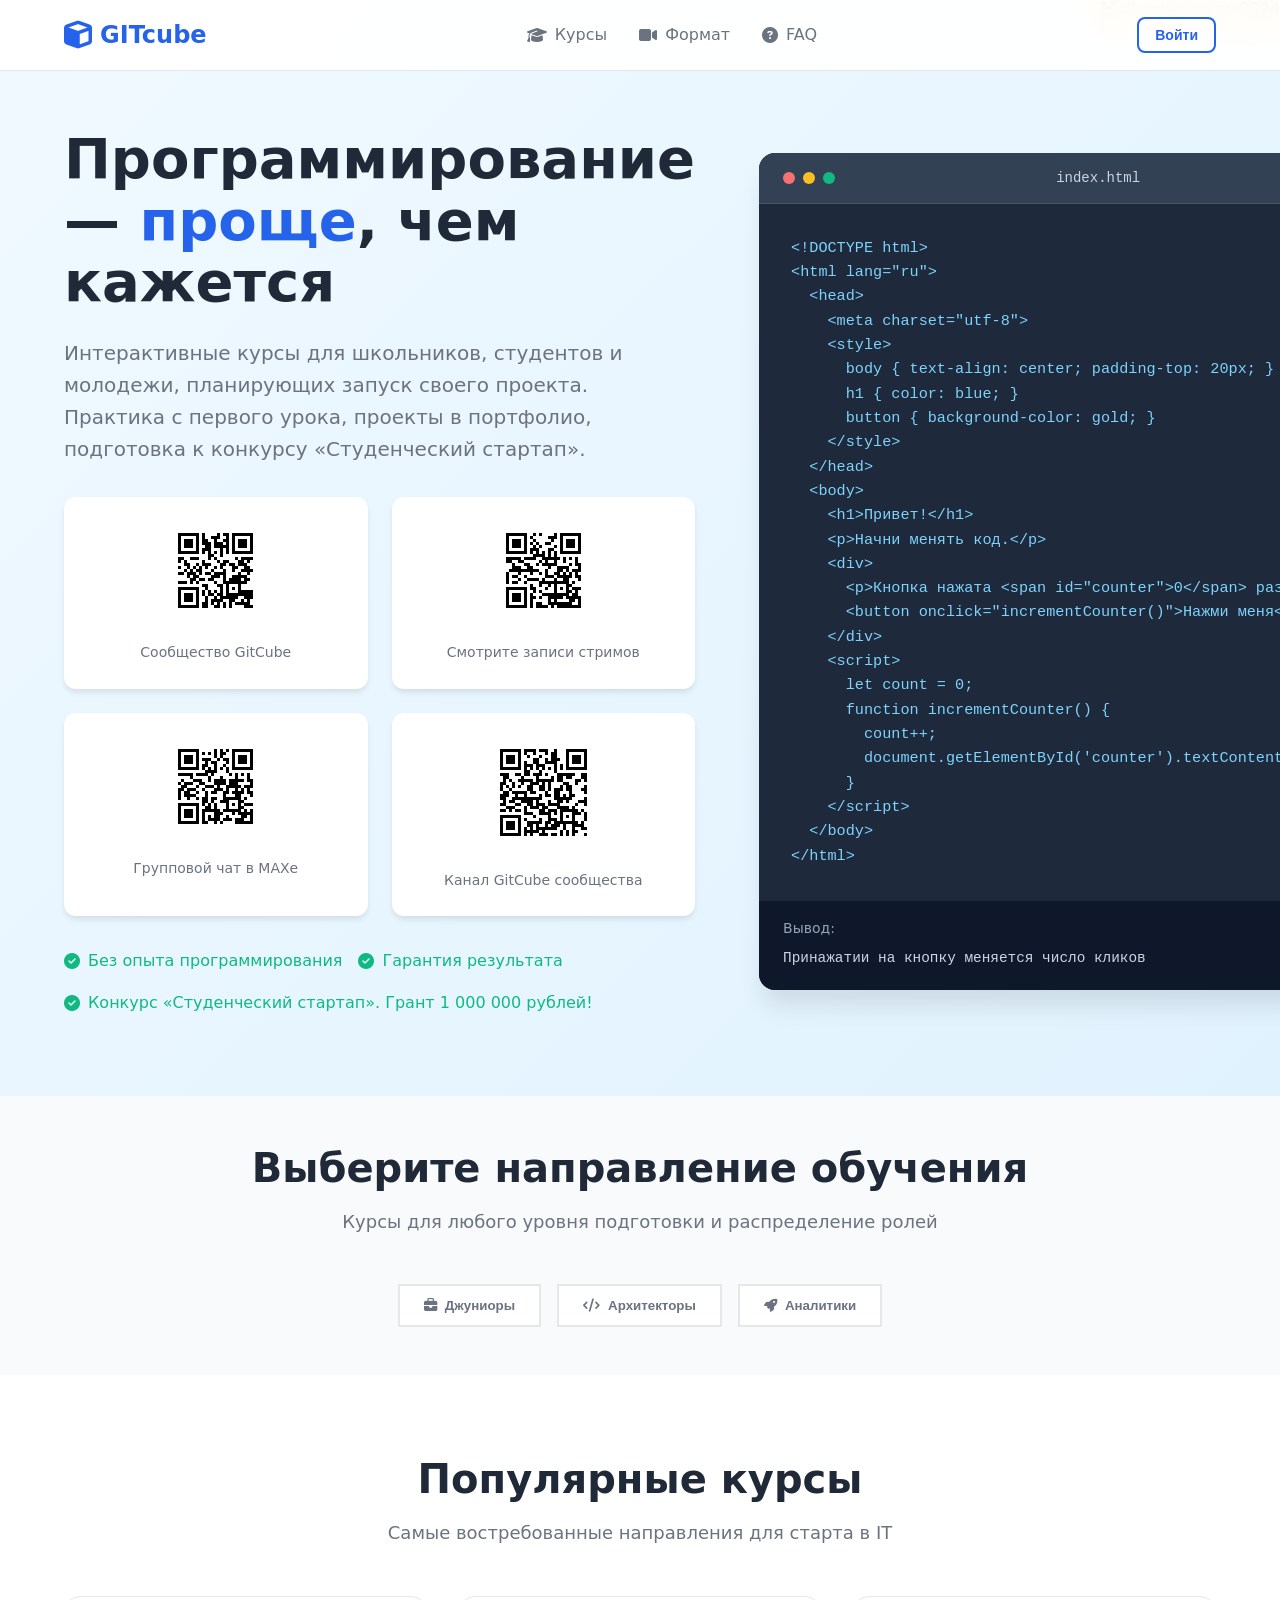
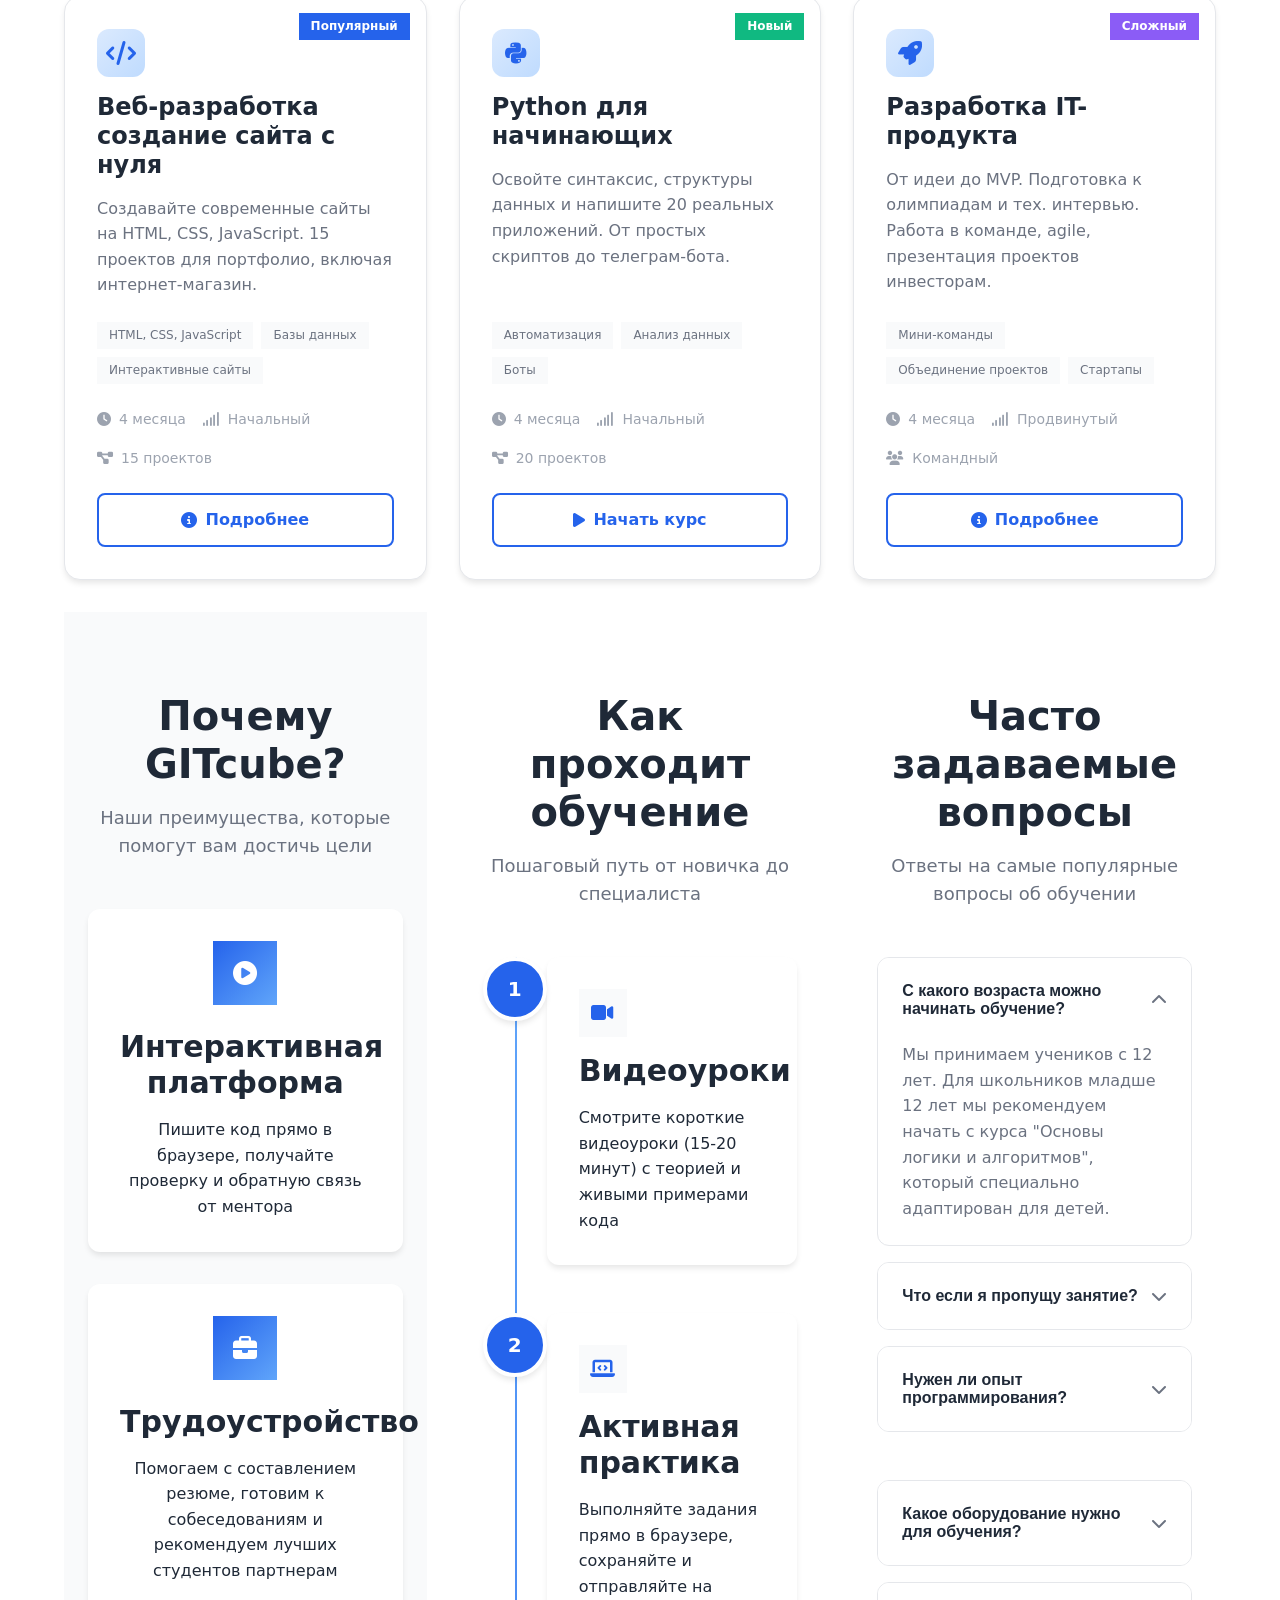
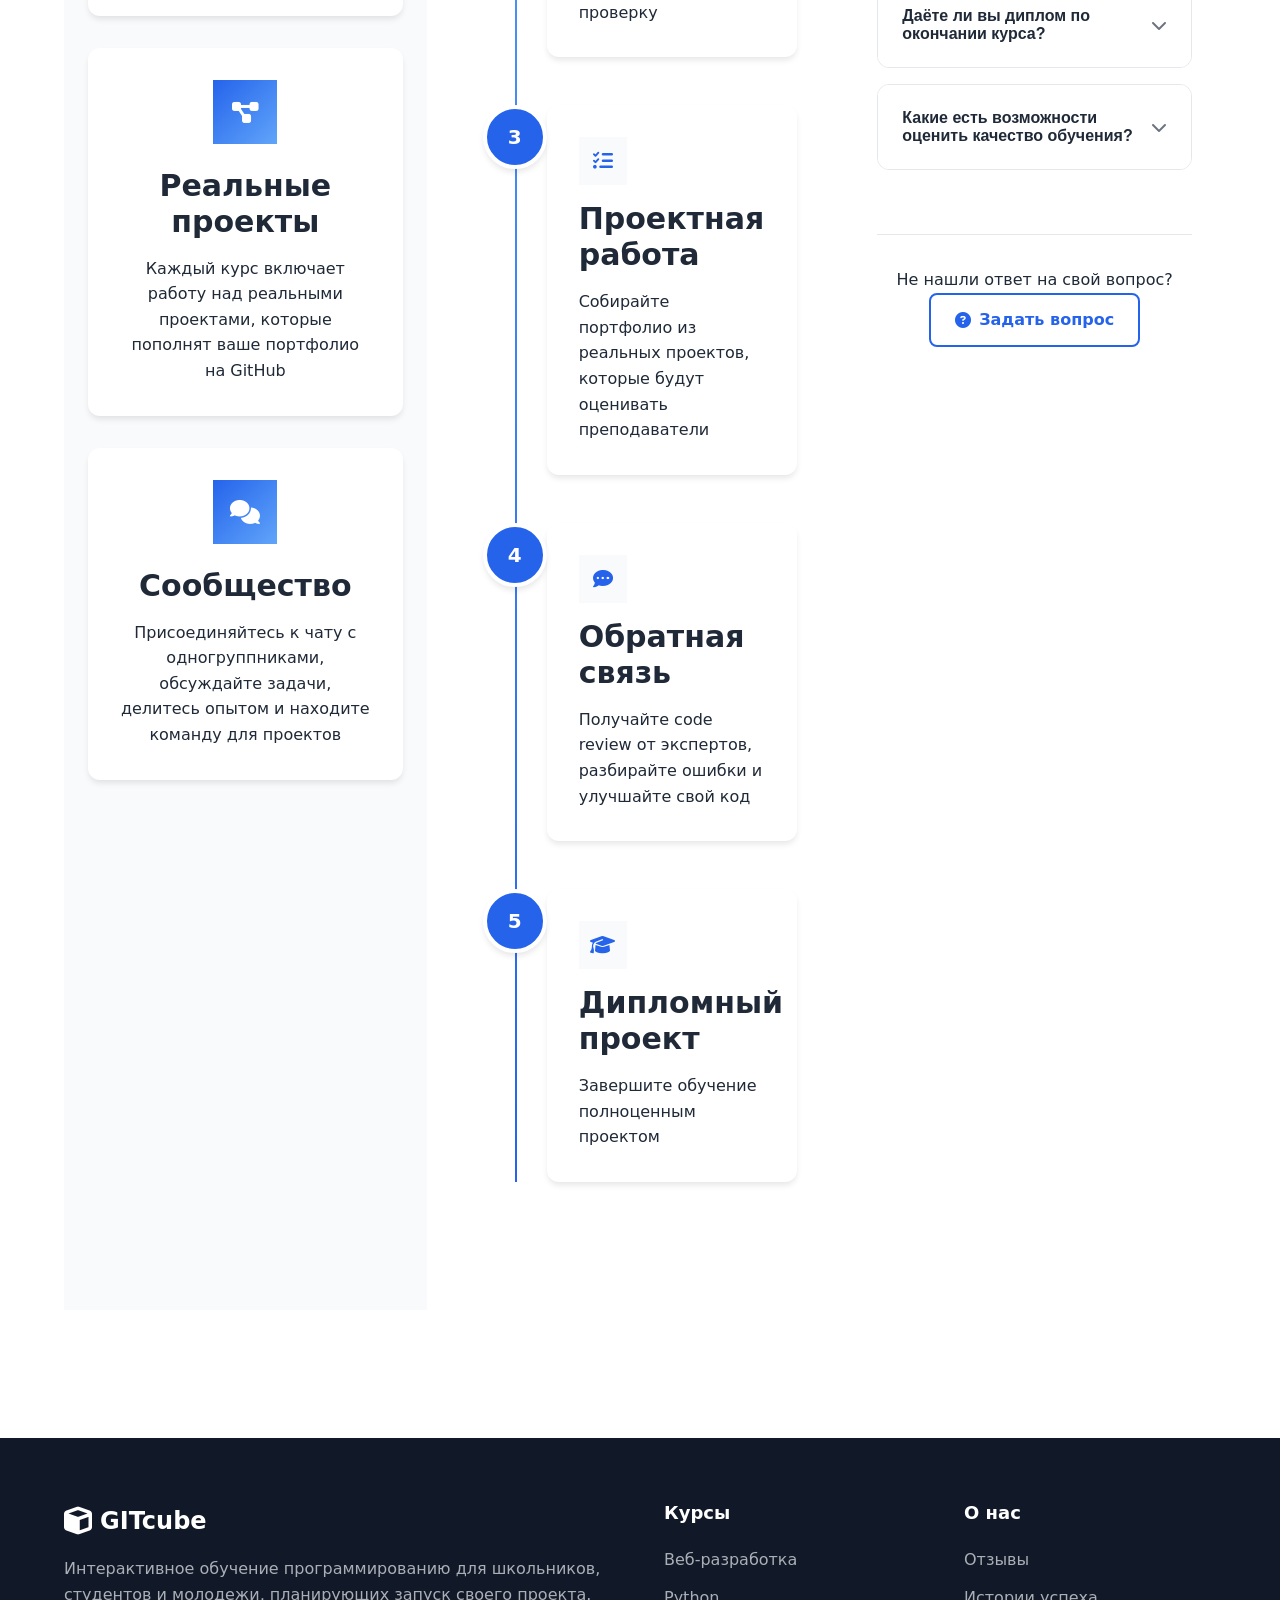
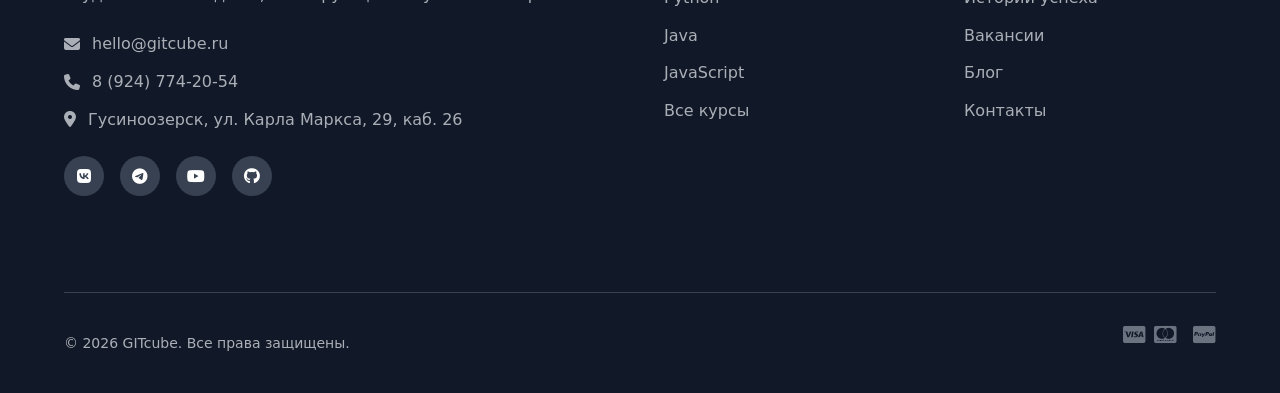
==== index.html @ 35ebf980 "Add files via upload" ====
<!DOCTYPE html>
<html lang="ru">
<head>
    <meta charset="UTF-8">
    <meta name="viewport" content="width=device-width, initial-scale=1.0">
    <title>GITcube — интерактивное обучение программированию с нуля</title>
    <link rel="stylesheet" href="https://cdnjs.cloudflare.com/ajax/libs/font-awesome/6.4.0/css/all.min.css">
    <link rel="stylesheet" href="style.css">
</head>
<body>
    <!-- Шапка -->
    <header class="header">
        <div class="container">
            <a href="https://newitcube.github.io/" target="_blank" class="logo">
                <i class="fas fa-cube"></i> GITcube
            </a>
            <nav class="nav">
                <a href="#courses" class="nav-link"><i class="fas fa-graduation-cap"></i> Курсы</a>
                <a href="#format" class="nav-link"><i class="fas fa-video"></i> Формат</a>

                <a href="#faq" class="nav-link"><i class="fas fa-question-circle"></i> FAQ</a>
            </nav>
            <div class="header-actions">
                <button class="btn btn-outline btn-small" id="loginBtn">Войти</button>
            </div>
            <button class="burger-menu" id="burgerMenu">☰</button>
        </div>
    </header>

    <!-- Мобильное меню -->
    <div class="mobile-menu" id="mobileMenu">
        <div class="mobile-menu-header">
            <a href="/" class="logo">
                <i class="fas fa-cube"></i> GITcube
            </a>
            <button class="close-menu" id="closeMenu">×</button>
        </div>
        <nav class="mobile-nav">
            <a href="#courses" class="mobile-nav-link"><i class="fas fa-graduation-cap"></i> Курсы</a>
            <a href="#format" class="mobile-nav-link"><i class="fas fa-video"></i> Формат</a>
            <a href="#faq" class="mobile-nav-link"><i class="fas fa-question-circle"></i> FAQ</a>
        </nav>
        <div class="mobile-actions">
            <button class="btn btn-outline btn-block">Войти</button>
            <button class="btn btn-primary btn-block">Начать учиться</button>
        </div>
    </div>

    <main class="main">

        <!-- Герой-секция -->

        <section class="hero">
            <div class="container">
                <div class="hero-content">
                    <h1 class="hero-title">Программирование — <span class="highlight">проще</span>, чем кажется</h1>
                    <p class="hero-subtitle">Интерактивные курсы для школьников, студентов и молодежи, планирующих запуск своего проекта. Практика с первого урока, проекты в портфолио, подготовка к конкурсу «Студенческий стартап».</p>
                    
<div class="hero-stats">
  <div class="stat">
    <span class="stat-number"><img src="images/1vk.com_gitcube.png" alt=""></span>
    <span class="stat-label">
        <a href="https://vk.com/gitcube" target="_blank" rel="noopener noreferrer" style="text-decoration: none; color: inherit;">Сообщество GitCube</a>
    </span>
  </div>

  <div class="stat">
    <span class="stat-number"><img src="images/2vkvideo.ru_gitcube.png" alt=""></span>
    <span class="stat-label">
        <a href="https://live.vkvideo.ru/gitcube" target="_blank" rel="noopener noreferrer" style="text-decoration: none; color: inherit;">Смотрите записи стримов</a>
    </span>
  </div>

  <div class="stat">
    <span class="stat-number"><img src="images/3vk.com_max.png" alt=""></span>
    <span class="stat-label">
        <a href="https://web.max.ru/-70603371353470" target="_blank" rel="noopener noreferrer" style="text-decoration: none; color: inherit;">Групповой чат в МАХе</a>
    </span>
  </div>

  <div class="stat">
    <span class="stat-number"><img src="images/4vk.com_channel.png" alt=""></span>
    <span class="stat-label">
        <a href="https://vk.com/im/channels/-234893193" target="_blank" rel="noopener noreferrer" style="text-decoration: none; color: inherit;">Канал GitCube сообщества</a>
    </span>
  </div>
</div>

<!-- Кнопка - Начать учиться
                    <div class="hero-actions">
                        <a href="https://newitcube.github.io/editor.html" target="_blank" class="btn btn-primary btn-large">
                            <i class="fas fa-play-circle"></i> Начать учиться
                        </a>
                    </div>
 -->
                    <div class="hero-features">
                        <div class="feature-item">
                            <i class="fas fa-check-circle"></i>
                            <span>Без опыта программирования</span>
                        </div>
                        <div class="feature-item">
                            <i class="fas fa-check-circle"></i>
                            <span>Гарантия результата</span>
                        </div>
                        <div class="feature-item">
                            <i class="fas fa-check-circle"></i>
                            <span>Конкурс «Студенческий стартап».  Грант 1 000 000 рублей!</span>
                        </div>
                    </div>
                </div>
                
                <div class="hero-visual">
                    <div class="code-editor-preview">
                        <div class="editor-header">
                            <div class="editor-dots">
                                <span class="dot red"></span>
                                <span class="dot yellow"></span>
                                <span class="dot green"></span>
                            </div>
                            <span class="editor-title">index.html</span>
                            <div class="editor-actions">
                                <i class="fas fa-play"></i>
                            </div>
                        </div>
                        <pre class="code-preview"><code>&lt;!DOCTYPE html&gt;
&lt;html lang=&quot;ru&quot;&gt;
  &lt;head&gt;
    &lt;meta charset=&quot;utf-8&quot;&gt;
    &lt;style&gt;
      body { text-align: center; padding-top: 20px; }
      h1 { color: blue; }
      button { background-color: gold; }
    &lt;/style&gt;
  &lt;/head&gt;
  &lt;body&gt;
    &lt;h1&gt;Привет!&lt;/h1&gt;
    &lt;p&gt;Начни менять код.&lt;/p&gt;
    &lt;div&gt;
      &lt;p&gt;Кнопка нажата &lt;span id=&quot;counter&quot;&gt;0&lt;/span&gt; раз(а)&lt;/p&gt;
      &lt;button onclick=&quot;incrementCounter()&quot;&gt;Нажми меня&lt;/button&gt;
    &lt;/div&gt;
    &lt;script&gt;
      let count = 0;
      function incrementCounter() {
        count++;
        document.getElementById(&#39;counter&#39;).textContent = count;
      }
    &lt;/script&gt;
  &lt;/body&gt;
&lt;/html&gt;</code></pre>
                        <div class="editor-footer">
                            <div class="output-preview">
                                <span class="output-label">Вывод:</span>
                                <div class="output-content">
                                    <span class="output-line">Принажатии на кнопку меняется число кликов</span>
                                </div>
                            </div>
                        </div>
                    </div>
                    
                    <div class="floating-elements">
                        <div class="floating-badge badge-1">
                            <i class="fas fa-medal"></i>
                            <span>Лучший курс 2024</span>
                        </div>
                    </div>
                </div>
            </div>
        </section>

        <!-- Категории курсов -->
        <section class="categories">
            <div class="container">
                <h2 class="section-title">Выберите направление обучения</h2>
                <p class="section-subtitle">Курсы для любого уровня подготовки и  распределение ролей</p>
                
                <div class="category-tabs">

                    <button class="category-tab" data-category="job">
                        <i class="fas fa-briefcase"></i> Джуниоры
                    </button>

                    <button class="category-tab" data-category="programming">
                        <i class="fas fa-code"></i> Архитекторы
                    </button>

                    <button class="category-tab" data-category="advanced">
                        <i class="fas fa-rocket"></i> Аналитики
                    </button>

                </div>
            </div>
        </section>

        <!-- Популярные курсы -->
        <section id="courses" class="courses">
            <div class="container">
                <div class="section-header">
                    <h2 class="section-title">Популярные курсы</h2>
                    <p class="section-subtitle">Самые востребованные направления для старта в IT</p>
                </div>
                
                <div class="courses-grid">

<!-- Веб-разработка -->
<div class="course-card" data-category="programming">
    <div class="course-badge popular">Популярный</div>
    <div class="course-header">
        <div class="course-icon">
            <i class="fas fa-code"></i>
        </div>
    </div>
    <h3 class="course-title">Веб-разработка создание сайта с нуля</h3>
    <p class="course-description">Создавайте современные сайты на HTML, CSS, JavaScript. 15 проектов для портфолио, включая интернет-магазин.</p>

    <div class="course-features">
        <span class="feature-tag">HTML, CSS, JavaScript</span>
        <span class="feature-tag">Базы данных</span>
        <span class="feature-tag">Интерактивные сайты</span>
    </div>

    <div class="course-meta">
        <div class="meta-item">
            <i class="fas fa-clock"></i>
            <span>4 месяца</span>
        </div>
        <div class="meta-item">
            <i class="fas fa-signal"></i>
            <span>Начальный</span>
        </div>
        <div class="meta-item">
            <i class="fas fa-project-diagram"></i>
            <span>15 проектов</span>
        </div>
    </div>

     <!-- Кнопка-ссылка  -->
                        <a href="https://newitcube.github.io/development.html" rel="noopener noreferrer" class="btn btn-outline btn-block" style="text-decoration: none; display: flex; align-items: center; justify-content: center; gap: 8px;">
    <i class="fas fa-info-circle"></i> Подробнее
</a>

</div>


<!-- Python -->
<div class="course-card" data-category="programming">
    <div class="course-badge new">Новый</div>
    <div class="course-header">
        <div class="course-icon">
            <i class="fab fa-python"></i>
        </div>
    </div>
    <h3 class="course-title">Python для начинающих</h3>
    <p class="course-description">Освойте синтаксис, структуры данных и напишите 20 реальных приложений. От простых скриптов до телеграм-бота.</p>

    <div class="course-features">
        <span class="feature-tag">Автоматизация</span>
        <span class="feature-tag">Анализ данных</span>
        <span class="feature-tag">Боты</span>
    </div>

    <div class="course-meta">
        <div class="meta-item">
            <i class="fas fa-clock"></i>
            <span>4 месяца</span>
        </div>
        <div class="meta-item">
            <i class="fas fa-signal"></i>
            <span>Начальный</span>
        </div>
        <div class="meta-item">
            <i class="fas fa-project-diagram"></i>
            <span>20 проектов</span>
        </div>
    </div>

    <!-- Кнопка-ссылка  -->
    <a href="https://newitcube.github.io/editorpy.html" target="_blank" rel="noopener noreferrer" class="btn btn-outline btn-block" style="text-decoration: none; display: flex; align-items: center; justify-content: center; gap: 8px;">
        <i class="fas fa-play"></i> Начать курс
    </a>
</div>


                    <!-- Разработка IT-продукта -->
                    <div class="course-card" data-category="advanced">
                        <div class="course-badge advanced">Сложный</div>
                        <div class="course-header">
                            <div class="course-icon">
                                <i class="fas fa-rocket"></i>
                            </div>
                        </div>
                        <h3 class="course-title">Разработка IT-продукта</h3>
                        <p class="course-description">От идеи до MVP. Подготовка к олимпиадам и тех. интервью. Работа в команде, agile, презентация проектов инвесторам.</p>
                        

    <div class="course-features">
        <span class="feature-tag">Мини-команды</span>
        <span class="feature-tag">Объединение проектов</span>
        <span class="feature-tag">Стартапы</span>
    </div>

                        <div class="course-meta">
                            <div class="meta-item">
                                <i class="fas fa-clock"></i>
                                <span>4 месяца</span>
                            </div>
                            <div class="meta-item">
                                <i class="fas fa-signal"></i>
                                <span>Продвинутый</span>
                            </div>
                            <div class="meta-item">
                                <i class="fas fa-users"></i>
                                <span>Командный</span>
                            </div>
                        </div>
     <!-- Кнопка-ссылка  -->
                        <a href="https://gitcube.ru" target="_blank" rel="noopener noreferrer" class="btn btn-outline btn-block" style="text-decoration: none; display: flex; align-items: center; justify-content: center; gap: 8px;">
    <i class="fas fa-info-circle"></i> Подробнее
</a>

                    </div>


        <!-- Преимущества обучения -->
        <section class="benefits">
            <div class="container">
                <div class="section-header">
                    <h2 class="section-title">Почему GITcube?</h2>
                    <p class="section-subtitle">Наши преимущества, которые помогут вам достичь цели</p>
                </div>
                
                <div class="benefits-grid">
                    <div class="benefit-card">
                        <div class="benefit-icon">
                            <i class="fas fa-play-circle"></i>
                        </div>
                        <h3>Интерактивная платформа</h3>
                        <p>Пишите код прямо в браузере, получайте проверку и обратную связь от ментора</p>
                    </div>
                    
                    <div class="benefit-card">
                        <div class="benefit-icon">
                            <i class="fas fa-briefcase"></i>
                        </div>
                        <h3>Трудоустройство</h3>
                        <p>Помогаем с составлением резюме, готовим к собеседованиям и рекомендуем лучших студентов партнерам</p>
                    </div>
                    
                    <div class="benefit-card">
                        <div class="benefit-icon">
                            <i class="fas fa-project-diagram"></i>
                        </div>
                        <h3>Реальные проекты</h3>
                        <p>Каждый курс включает работу над реальными проектами, которые пополнят ваше портфолио на GitHub</p>
                    </div>
                    
                    <div class="benefit-card">
                        <div class="benefit-icon">
                            <i class="fas fa-comments"></i>
                        </div>
                        <h3>Сообщество</h3>
                        <p>Присоединяйтесь к чату с одногруппниками, обсуждайте задачи, делитесь опытом и находите команду для проектов</p>
                    </div>
                </div>
            </div>
        </section>

        <!-- Формат обучения -->
        <section id="format" class="format">
            <div class="container">
                <div class="section-header">
                    <h2 class="section-title">Как проходит обучение</h2>
                    <p class="section-subtitle">Пошаговый путь от новичка до специалиста</p>
                </div>
                
                <div class="format-timeline">
                    <div class="timeline-step">
                        <div class="step-number">1</div>
                        <div class="step-content">
                            <div class="step-icon">
                                <i class="fas fa-video"></i>
                            </div>
                            <h3>Видеоуроки</h3>
                            <p>Смотрите короткие видеоуроки (15-20 минут) с теорией и живыми примерами кода</p>
                        </div>
                    </div>
                    
                    <div class="timeline-step">
                        <div class="step-number">2</div>
                        <div class="step-content">
                            <div class="step-icon">
                                <i class="fas fa-laptop-code"></i>
                            </div>
                            <h3>Активная практика</h3>
                            <p>Выполняйте задания прямо в браузере, сохраняйте и отправляйте на проверку</p>
                        </div>
                    </div>
                    
                    <div class="timeline-step">
                        <div class="step-number">3</div>
                        <div class="step-content">
                            <div class="step-icon">
                                <i class="fas fa-tasks"></i>
                            </div>
                            <h3>Проектная работа</h3>
                            <p>Собирайте портфолио из реальных проектов, которые будут оценивать преподаватели</p>
                        </div>
                    </div>
                    
                    <div class="timeline-step">
                        <div class="step-number">4</div>
                        <div class="step-content">
                            <div class="step-icon">
                                <i class="fas fa-comment-dots"></i>
                            </div>
                            <h3>Обратная связь</h3>
                            <p>Получайте code review от экспертов, разбирайте ошибки и улучшайте свой код</p>
                        </div>
                    </div>
                    
                    <div class="timeline-step">
                        <div class="step-number">5</div>
                        <div class="step-content">
                            <div class="step-icon">
                                <i class="fas fa-graduation-cap"></i>
                            </div>
                            <h3>Дипломный проект</h3>
                            <p>Завершите обучение полноценным проектом</p>
                        </div>
                    </div>
                </div>
            </div>
        </section>

              <!-- FAQ -->
        <section id="faq" class="faq">
            <div class="container">
                <div class="section-header">
                    <h2 class="section-title">Часто задаваемые вопросы</h2>
                    <p class="section-subtitle">Ответы на самые популярные вопросы об обучении</p>
                </div>
                
                <div class="faq-grid">
                    <div class="faq-column">
                        <div class="faq-item active">
                            <button class="faq-question">
                                <span>С какого возраста можно начинать обучение?</span>
                                <i class="fas fa-chevron-down"></i>
                            </button>
                            <div class="faq-answer">
                                <p>Мы принимаем учеников с 12 лет. Для школьников младше 12 лет мы рекомендуем начать с курса "Основы логики и алгоритмов", который специально адаптирован для детей.</p>
                            </div>
                        </div>
                        
                        <div class="faq-item">
                            <button class="faq-question">
                                <span>Что если я пропущу занятие?</span>
                                <i class="fas fa-chevron-down"></i>
                            </button>
                            <div class="faq-answer">
                                <p>Все занятия доступны в записи. Вы можете смотреть их в любое удобное время и задавать вопросы преподавателю в чате.</p>
                            </div>
                        </div>
                        
                        <div class="faq-item">
                            <button class="faq-question">
                                <span>Нужен ли опыт программирования?</span>
                                <i class="fas fa-chevron-down"></i>
                            </button>
                            <div class="faq-answer">
                                <p>Нет, большинство курсов рассчитаны на новичков. Мы начинаем с самых основ: установки программ, синтаксиса языка, базовых конструкций.</p>
                            </div>
                        </div>
                    </div>
                    
                    <div class="faq-column">
                        <div class="faq-item">
                            <button class="faq-question">
                                <span>Какое оборудование нужно для обучения?</span>
                                <i class="fas fa-chevron-down"></i>
                            </button>
                            <div class="faq-answer">
                                <p>Достаточно смартфона, планшета, мини ПК, ТВ приставки с браузером, обычного компьютера или ноутбука с доступом в интернет. Для программирования подойдёт даже не самый мощный компьютер.</p>
                            </div>
                        </div>
                        
                        <div class="faq-item">
                            <button class="faq-question">
                                <span>Даёте ли вы диплом по окончании курса?</span>
                                <i class="fas fa-chevron-down"></i>
                            </button>
                            <div class="faq-answer">
                                <p>Да, после успешного завершения курса и защиты дипломного проекта вы получите электронный диплом, который можно добавить в LinkedIn и резюме. Но главное то, что у вас появляется возможность участвовать в государственных грантах и получить возможность создать свой стартап.</p>
                            </div>
                        </div>
                        
                        <div class="faq-item">
                            <button class="faq-question">
                                <span>Какие есть возможности оценить качество обучения?</span>
                                <i class="fas fa-chevron-down"></i>
                            </button>
                            <div class="faq-answer">
                                <p>Качество обучения зависит от учебной программы и усилий студента, наша программа предлагает глубокое обучение основанное на идеях концепции открытого исходного кода.</p>
                            </div>
                        </div>
                    </div>
                </div>
                
                <div class="faq-contact">
                    <p>Не нашли ответ на свой вопрос?</p>
                    <a href="#contact" class="btn btn-outline">
                        <i class="fas fa-question-circle"></i> Задать вопрос
                    </a>
                </div>
            </div>
        </section>


    </main>

    <!-- Футер -->
    <footer class="footer">
        <div class="container">
            <div class="footer-content">
                <div class="footer-col footer-col-main">
                    <a href="/" class="logo footer-logo">
                        <i class="fas fa-cube"></i> GITcube
                    </a>
                    <p class="footer-description">Интерактивное обучение программированию для школьников, студентов и молодежи, планирующих запуск своего проекта.</p>
                    
                    <div class="footer-contacts">
                        <div class="contact-item">
                            <i class="fas fa-envelope"></i>
                            <span>hello@gitcube.ru</span>
                        </div>
                        <div class="contact-item">
                            <i class="fas fa-phone"></i>
                            <span>8 (924) 774-20-54</span>
                        </div>
                        <div class="contact-item">
                            <i class="fas fa-map-marker-alt"></i>
                            <span>Гусиноозерск, ул. Карла Маркса, 29, каб. 26</span>
                        </div>
                    </div>
                    
                    <div class="social-links">
                        <a href="#" class="social-link" aria-label="ВКонтакте">
                            <i class="fab fa-vk"></i>
                        </a>
                        <a href="#" class="social-link" aria-label="Telegram">
                            <i class="fab fa-telegram"></i>
                        </a>
                        <a href="#" class="social-link" aria-label="YouTube">
                            <i class="fab fa-youtube"></i>
                        </a>
                        <a href="#" class="social-link" aria-label="GitHub">
                            <i class="fab fa-github"></i>
                        </a>
                    </div>
                </div>
                
                <div class="footer-col">
                    <h4 class="footer-title">Курсы</h4>
                    <a href="#" class="footer-link">Веб-разработка</a>
                    <a href="#" class="footer-link">Python</a>
                    <a href="#" class="footer-link">Java</a>
                    <a href="#" class="footer-link">JavaScript</a>

                    <a href="#" class="footer-link">Все курсы</a>
                </div>
                
                <div class="footer-col">
                    <h4 class="footer-title">О нас</h4>
                    <a href="#" class="footer-link">Отзывы</a>
                    <a href="#" class="footer-link">Истории успеха</a>
                    <a href="#" class="footer-link">Вакансии</a>
                    <a href="#" class="footer-link">Блог</a>
                    <a href="#" class="footer-link">Контакты</a>
                </div>

                <div class="footer-col">
                 <!--
                    <h4 class="footer-title">Помощь</h4>
                    <a href="#" class="footer-link">FAQ</a>
                    <a href="#" class="footer-link">Техподдержка</a>
                    <a href="#" class="footer-link">Политика конфиденциальности</a>
                -->
                </div>

                <div class="footer-col">
                 <!--
                    <h4 class="footer-title">Дополнительно</h4>
                    <a href="#" class="footer-link">Бесплатные уроки</a>
                    <a href="#" class="footer-link">Тест на профориентацию</a>

                    <a href="#" class="footer-link">Мероприятия</a>
                    <a href="#" class="footer-link">Корпоративное обучение</a>
                    <a href="#" class="footer-link">Партнёрская программа</a>
                  -->
                </div>
            </div>

            <div class="footer-bottom">
                <div class="footer-bottom-content">
                    <p class="copyright">&copy; 2026 GITcube. Все права защищены.</p>
                    <div class="footer-info">
 <!--
                        <span>ИНН: 1234567890</span>
                        <span>ОГРН: 1234567890123</span>
 -->
                    </div>
                    <div class="payment-methods">
                        <i class="fab fa-cc-visa"></i>
                        <i class="fab fa-cc-mastercard"></i>
                        <i class="fab fa-cc-mir"></i>
                        <i class="fab fa-cc-paypal"></i>
                    </div>
                </div>
            </div>
        </div>
    </footer>

    <script src="java.js"></script>
</body>
</html>
---- style.css ----
/* Базовые стили и сброс */
* {
    margin: 0;
    padding: 0;
    box-sizing: border-box;
}

:root {
    --primary-color: #2563eb;
    --primary-light: #60a5fa;
    --primary-dark: #1d4ed8;
    --secondary-color: #10b981;
    --accent-color: #8b5cf6;
    --text-primary: #1f2937;
    --text-secondary: #6b7280;
    --text-light: #9ca3af;
    --bg-light: #f9fafb;
    --bg-white: #ffffff;
    --border-color: #e5e7eb;
    --success-color: #10b981;
    --warning-color: #f59e0b;
    --danger-color: #ef4444;
    --shadow-sm: 0 1px 2px 0 rgba(0, 0, 0, 0.05);
    --shadow-md: 0 4px 6px -1px rgba(0, 0, 0, 0.1);
    --shadow-lg: 0 10px 15px -3px rgba(0, 0, 0, 0.1);
    --shadow-xl: 0 20px 25px -5px rgba(0, 0, 0, 0.1);
    --radius-sm: 0.375rem;
    --radius-md: 0.5rem;
    --radius-lg: 0.75rem;
    --radius-xl: 1rem;
    --radius-2xl: 1.5rem;
}

body {
    font-family: 'Segoe UI', system-ui, -apple-system, sans-serif;
    line-height: 1.6;
    color: var(--text-primary);
    background-color: var(--bg-white);
    overflow-x: hidden;
}

/* Добавить в начало style.css */
.loading-screen {
    position: fixed;
    top: 0;
    left: 0;
    width: 100%;
    height: 100%;
    background: linear-gradient(135deg, #1d4ed8 0%, #2563eb 100%);
    display: flex;
    flex-direction: column;
    align-items: center;
    justify-content: center;
    z-index: 9999;
    transition: opacity 0.5s, visibility 0.5s;
}

.loading-screen.hidden {
    opacity: 0;
    visibility: hidden;
}

.loader {
    width: 60px;
    height: 60px;
    border: 5px solid rgba(255, 255, 255, 0.3);
    border-radius: 50%;
    border-top-color: white;
    animation: spin 1s linear infinite;
    margin-bottom: 1rem;
}

@keyframes spin {
    to { transform: rotate(360deg); }
}

.container {
    width: 100%;
    max-width: 1200px;
    margin: 0 auto;
    padding: 0 1.5rem;
}

/* Типография */
h1, h2, h3, h4, h5, h6 {
    font-weight: 700;
    line-height: 1.2;
    margin-bottom: 1rem;
}

h1 { font-size: 3.5rem; }
h2 { font-size: 2.5rem; }
h3 { font-size: 1.875rem; }
h4 { font-size: 1.5rem; }

.section-title {
    text-align: center;
    margin-bottom: 1rem;
    color: var(--text-primary);
}

.section-subtitle {
    text-align: center;
    color: var(--text-secondary);
    margin-bottom: 3rem;
    font-size: 1.125rem;
}

/* Кнопки */
.btn {
    display: inline-flex;
    align-items: center;
    justify-content: center;
    gap: 0.5rem;
    padding: 0.75rem 1.5rem;
    border-radius: var(--radius-md);
    font-weight: 600;
    text-decoration: none;
    cursor: pointer;
    transition: all 0.3s ease;
    border: 2px solid transparent;
    font-size: 1rem;
}

.btn-primary {
    background-color: var(--primary-color);
    color: white;
    border-color: var(--primary-color);
}

.btn-primary:hover {
    background-color: var(--primary-dark);
    border-color: var(--primary-dark);
    transform: translateY(-2px);
    box-shadow: var(--shadow-lg);
}

.btn-outline {
    background-color: transparent;
    color: var(--primary-color);
    border-color: var(--primary-color);
}

.btn-outline:hover {
    background-color: var(--primary-color);
    color: white;
    transform: translateY(-2px);
    box-shadow: var(--shadow-lg);
}

.btn-text {
    background-color: transparent;
    color: var(--primary-color);
    border: none;
    padding: 0.5rem;
}

.btn-text:hover {
    color: var(--primary-dark);
    text-decoration: underline;
}

.btn-small {
    padding: 0.5rem 1rem;
    font-size: 0.875rem;
}

.btn-large {
    padding: 1rem 2rem;
    font-size: 1.125rem;
}

.btn-block {
    width: 100%;
}

/* Шапка */
.header {
    position: fixed;
    top: 0;
    left: 0;
    right: 0;
    background-color: rgba(255, 255, 255, 0.95);
    backdrop-filter: blur(10px);
    border-bottom: 1px solid var(--border-color);
    z-index: 1000;
    padding: 1rem 0;
}

.header .container {
    display: flex;
    align-items: center;
    justify-content: space-between;
}

.logo {
    display: flex;
    align-items: center;
    gap: 0.5rem;
    font-size: 1.5rem;
    font-weight: 700;
    color: var(--primary-color);
    text-decoration: none;
}

.logo i {
    font-size: 1.75rem;
}

.nav {
    display: flex;
    gap: 2rem;
}

.nav-link {
    display: flex;
    align-items: center;
    gap: 0.5rem;
    color: var(--text-secondary);
    text-decoration: none;
    font-weight: 500;
    transition: color 0.3s;
}

.nav-link:hover {
    color: var(--primary-color);
}

.burger-menu {
    display: none;
    background: none;
    border: none;
    font-size: 1.5rem;
    cursor: pointer;
    color: var(--text-primary);
}

/* Мобильное меню */
.mobile-menu {
    position: fixed;
    top: 0;
    right: -100%;
    width: 300px;
    height: 100%;
    background-color: var(--bg-white);
    box-shadow: var(--shadow-xl);
    z-index: 1001;
    transition: right 0.3s ease;
    padding: 2rem;
}

.mobile-menu.active {
    right: 0;
}

.mobile-menu-header {
    display: flex;
    justify-content: space-between;
    align-items: center;
    margin-bottom: 2rem;
}

.close-menu {
    background: none;
    border: none;
    font-size: 2rem;
    cursor: pointer;
    color: var(--text-secondary);
}

.mobile-nav {
    display: flex;
    flex-direction: column;
    gap: 1rem;
    margin-bottom: 2rem;
}

.mobile-nav-link {
    display: flex;
    align-items: center;
    gap: 1rem;
    padding: 1rem;
    color: var(--text-primary);
    text-decoration: none;
    border-radius: var(--radius-md);
    transition: background-color 0.3s;
}

.mobile-nav-link:hover {
    background-color: var(--bg-light);
}

.mobile-actions {
    display: flex;
    flex-direction: column;
    gap: 1rem;
}

/* Герой секция */
.hero {
    padding: 8rem 0 5rem;
    background: linear-gradient(135deg, #f0f9ff 0%, #e0f2fe 100%);
    overflow: hidden;
}

.hero .container {
    display: grid;
    grid-template-columns: 1fr 1fr;
    gap: 4rem;
    align-items: center;
}

.hero-title {
    font-size: 3.5rem;
    line-height: 1.1;
    margin-bottom: 1.5rem;
}

.highlight {
    color: var(--primary-color);
    position: relative;
    display: inline-block;
}

.highlight::after {
    content: '';
    position: absolute;
    bottom: 0.25rem;
    left: 0;
    width: 100%;
    height: 0.5rem;
    background-color: rgba(96, 165, 250, 0.3);
    z-index: -1;
    border-radius: var(--radius-sm);
}

.hero-subtitle {
    font-size: 1.25rem;
    color: var(--text-secondary);
    margin-bottom: 2rem;
}

.hero-stats {
    display: grid;
    grid-template-columns: repeat(2, 1fr);
    gap: 1.5rem;
    margin-bottom: 2rem;
}

.stat {
    text-align: center;
    padding: 1.5rem;
    background: var(--bg-white);
    border-radius: var(--radius-lg);
    box-shadow: var(--shadow-md);
}

.stat-number {
    display: block;
    font-size: 2rem;
    font-weight: 700;
    color: var(--primary-color);
    margin-bottom: 0.25rem;
}

.stat-label {
    font-size: 0.875rem;
    color: var(--text-secondary);
}

.hero-actions {
    display: flex;
    gap: 1rem;
    margin-bottom: 2rem;
}

.hero-features {
    display: flex;
    flex-wrap: wrap;
    gap: 1rem;
}

.feature-item {
    display: flex;
    align-items: center;
    gap: 0.5rem;
    color: var(--success-color);
    font-weight: 500;
}

/* Визуализация редактора кода */
.code-editor-preview {
    background: #1e293b;
    border-radius: var(--radius-xl);
    overflow: hidden;
    box-shadow: var(--shadow-xl);
    position: relative;
}

.editor-header {
    background: #334155;
    padding: 0.75rem 1.5rem;
    display: flex;
    align-items: center;
    justify-content: space-between;
    border-bottom: 1px solid #475569;
}

.editor-dots {
    display: flex;
    gap: 0.5rem;
}

.dot {
    width: 12px;
    height: 12px;
    border-radius: 50%;
    display: inline-block;
}

.dot.red { background-color: #f87171; }
.dot.yellow { background-color: #fbbf24; }
.dot.green { background-color: #10b981; }

.editor-title {
    color: #cbd5e1;
    font-family: 'Consolas', monospace;
    font-size: 0.875rem;
    flex-grow: 1;
    text-align: center;
}

.editor-actions {
    color: #94a3b8;
}

.code-preview {
    padding: 2rem;
    margin: 0;
    color: #e2e8f0;
    font-family: 'Consolas', 'Monaco', monospace;
    font-size: 0.95rem;
    line-height: 1.6;
    overflow-x: auto;
}

.code-preview code {
    color: #7dd3fc;
}

.editor-footer {
    background: #0f172a;
    padding: 1rem 1.5rem;
    border-top: 1px solid #1e293b;
}

.output-preview {
    color: #cbd5e1;
}

.output-label {
    display: block;
    font-size: 0.875rem;
    color: #94a3b8;
    margin-bottom: 0.5rem;
}

.output-content {
    font-family: 'Consolas', monospace;
    font-size: 0.9rem;
}

.output-line {
    display: block;
    margin-bottom: 0.25rem;
}

.floating-elements {
    position: absolute;
    top: -1rem;
    right: -1rem;
    display: flex;
    flex-direction: column;
    gap: 1rem;
}

.floating-badge {
    display: flex;
    align-items: center;
    gap: 0.5rem;
    padding: 0.75rem 1rem;
    background: var(--bg-white);
    border-radius: var(--radius-lg);
    box-shadow: var(--shadow-lg);
    font-weight: 500;
    white-space: nowrap;
}

.badge-1 {
    background: linear-gradient(135deg, #fef3c7, #fde68a);
    color: #92400e;
}

.badge-2 {
    background: linear-gradient(135deg, #fce7f3, #fbcfe8);
    color: #831843;
}

/* Категории курсов */
.categories {
    padding: 3rem 0;
    background-color: var(--bg-light);
}

.category-tabs {
    display: flex;
    justify-content: center;
    gap: 1rem;
    flex-wrap: wrap;
    margin-top: 2rem;
}

.category-tab {
    display: flex;
    align-items: center;
    gap: 0.5rem;
    padding: 0.75rem 1.5rem;
    background: var(--bg-white);
    border: 2px solid var(--border-color);
    border-radius: var(--radius-full);
    font-weight: 600;
    color: var(--text-secondary);
    cursor: pointer;
    transition: all 0.3s;
}

.category-tab:hover {
    border-color: var(--primary-light);
    color: var(--primary-color);
}

.category-tab.active {
    background-color: var(--primary-color);
    border-color: var(--primary-color);
    color: white;
}

/* Карточки курсов */
.courses {
    padding: 5rem 0;
}

.courses-grid {
    display: grid;
    grid-template-columns: repeat(auto-fit, minmax(350px, 1fr));
    gap: 2rem;
    margin-bottom: 3rem;
}

.course-card {
    background: var(--bg-white);
    border-radius: var(--radius-xl);
    padding: 2rem;
    box-shadow: var(--shadow-md);
    border: 1px solid var(--border-color);
    transition: all 0.3s ease;
    position: relative;
    display: flex;
    flex-direction: column;
}

.course-card:hover {
    transform: translateY(-8px);
    box-shadow: var(--shadow-xl);
    border-color: var(--primary-light);
}

.course-badge {
    position: absolute;
    top: 1rem;
    right: 1rem;
    padding: 0.25rem 0.75rem;
    border-radius: var(--radius-full);
    font-size: 0.75rem;
    font-weight: 600;
    color: white;
}

.course-badge.popular {
    background-color: var(--primary-color);
}

.course-badge.new {
    background-color: var(--success-color);
}

.course-badge.discount {
    background-color: var(--danger-color);
    top: 3rem;
}

.course-badge.advanced {
    background-color: var(--accent-color);
}

.course-header {
    display: flex;
    justify-content: space-between;
    align-items: flex-start;
    margin-bottom: 1rem;
}

.course-icon {
    width: 3rem;
    height: 3rem;
    background: linear-gradient(135deg, #dbeafe, #bfdbfe);
    border-radius: var(--radius-lg);
    display: flex;
    align-items: center;
    justify-content: center;
    color: var(--primary-color);
    font-size: 1.5rem;
}

.course-rating {
    display: flex;
    align-items: center;
    gap: 0.25rem;
    color: var(--warning-color);
    font-size: 0.875rem;
}

.course-title {
    font-size: 1.5rem;
    margin-bottom: 1rem;
    color: var(--text-primary);
}

.course-description {
    color: var(--text-secondary);
    margin-bottom: 1.5rem;
    flex-grow: 1;
}

.course-meta {
    display: flex;
    gap: 1rem;
    margin-bottom: 1.5rem;
    flex-wrap: wrap;
}

.meta-item {
    display: flex;
    align-items: center;
    gap: 0.5rem;
    color: var(--text-light);
    font-size: 0.875rem;
}

.course-progress {
    margin-bottom: 1.5rem;
}

.progress-info {
    display: flex;
    justify-content: space-between;
    margin-bottom: 0.5rem;
    font-size: 0.875rem;
    color: var(--text-secondary);
}

.progress-bar {
    height: 0.5rem;
    background-color: var(--border-color);
    border-radius: var(--radius-full);
    overflow: hidden;
}

.progress {
    height: 100%;
    background: linear-gradient(90deg, var(--primary-color), var(--primary-light));
    border-radius: var(--radius-full);
}

.course-features {
    display: flex;
    gap: 0.5rem;
    margin-bottom: 1.5rem;
    flex-wrap: wrap;
}

.feature-tag {
    padding: 0.25rem 0.75rem;
    background-color: var(--bg-light);
    border-radius: var(--radius-full);
    font-size: 0.75rem;
    color: var(--text-secondary);
}

.course-price {
    margin-bottom: 1.5rem;
}

.price-current {
    font-size: 1.75rem;
    font-weight: 700;
    color: var(--text-primary);
}

.price-old {
    font-size: 1rem;
    color: var(--text-light);
    text-decoration: line-through;
    margin-bottom: 0.25rem;
}

.price-per-month {
    font-size: 0.875rem;
    color: var(--text-secondary);
}

.courses-footer {
    display: flex;
    flex-direction: column;
    align-items: center;
    gap: 1rem;
    text-align: center;
}

/* Преимущества */
.benefits {
    padding: 5rem 0;
    background-color: var(--bg-light);
}

.benefits-grid {
    display: grid;
    grid-template-columns: repeat(auto-fit, minmax(300px, 1fr));
    gap: 2rem;
}

.benefit-card {
    background: var(--bg-white);
    padding: 2rem;
    border-radius: var(--radius-lg);
    box-shadow: var(--shadow-md);
    text-align: center;
    transition: transform 0.3s;
}

.benefit-card:hover {
    transform: translateY(-5px);
}

.benefit-icon {
    width: 4rem;
    height: 4rem;
    background: linear-gradient(135deg, var(--primary-color), var(--primary-light));
    border-radius: var(--radius-full);
    display: flex;
    align-items: center;
    justify-content: center;
    margin: 0 auto 1.5rem;
    color: white;
    font-size: 1.5rem;
}

/* Формат обучения */
.format {
    padding: 5rem 0;
}

.format-timeline {
    position: relative;
    max-width: 800px;
    margin: 0 auto;
}

.format-timeline::before {
    content: '';
    position: absolute;
    left: 2rem;
    top: 0;
    bottom: 0;
    width: 2px;
    background: linear-gradient(to bottom, var(--primary-light), var(--primary-color));
}

.timeline-step {
    position: relative;
    padding-left: 4rem;
    margin-bottom: 3rem;
}

.step-number {
    position: absolute;
    left: 0;
    width: 4rem;
    height: 4rem;
    background: var(--primary-color);
    color: white;
    border-radius: 50%;
    display: flex;
    align-items: center;
    justify-content: center;
    font-size: 1.25rem;
    font-weight: 700;
    border: 4px solid var(--bg-white);
    box-shadow: var(--shadow-md);
}

.step-content {
    background: var(--bg-white);
    padding: 2rem;
    border-radius: var(--radius-lg);
    box-shadow: var(--shadow-md);
}

.step-icon {
    width: 3rem;
    height: 3rem;
    background: var(--bg-light);
    border-radius: var(--radius-full);
    display: flex;
    align-items: center;
    justify-content: center;
    color: var(--primary-color);
    font-size: 1.25rem;
    margin-bottom: 1rem;
}

/* Преподаватели */
.teachers {
    padding: 5rem 0;
    background-color: var(--bg-light);
}

.teachers-grid {
    display: grid;
    grid-template-columns: repeat(auto-fit, minmax(300px, 1fr));
    gap: 2rem;
    margin-bottom: 2rem;
}

.teacher-card {
    background: var(--bg-white);
    border-radius: var(--radius-xl);
    overflow: hidden;
    box-shadow: var(--shadow-md);
    transition: transform 0.3s;
}

.teacher-card:hover {
    transform: translateY(-5px);
}

.teacher-photo {
    height: 250px;
    overflow: hidden;
}

.teacher-photo img {
    width: 100%;
    height: 100%;
    object-fit: cover;
    transition: transform 0.3s;
}

.teacher-card:hover .teacher-photo img {
    transform: scale(1.05);
}

.teacher-info {
    padding: 1.5rem;
}

.teacher-name {
    font-size: 1.25rem;
    margin-bottom: 0.5rem;
}

.teacher-position {
    color: var(--primary-color);
    font-weight: 500;
    margin-bottom: 1rem;
}

.teacher-experience {
    display: flex;
    align-items: center;
    gap: 0.5rem;
    color: var(--text-secondary);
    margin-bottom: 1rem;
    font-size: 0.875rem;
}

.teacher-bio {
    color: var(--text-secondary);
    margin-bottom: 1rem;
    font-size: 0.875rem;
}

.teacher-courses {
    display: flex;
    gap: 0.5rem;
    flex-wrap: wrap;
}

.course-tag {
    padding: 0.25rem 0.75rem;
    background-color: var(--bg-light);
    border-radius: var(--radius-full);
    font-size: 0.75rem;
    color: var(--text-secondary);
}

.teachers-footer {
    text-align: center;
    color: var(--text-secondary);
    font-size: 0.875rem;
}

/* Отзывы */
.reviews {
    padding: 5rem 0;
}

.reviews-slider {
    display: grid;
    grid-template-columns: repeat(auto-fit, minmax(300px, 1fr));
    gap: 2rem;
    margin-bottom: 3rem;
}

.review-card {
    background: var(--bg-white);
    padding: 2rem;
    border-radius: var(--radius-xl);
    box-shadow: var(--shadow-md);
    border: 1px solid var(--border-color);
}

.review-header {
    display: flex;
    justify-content: space-between;
    align-items: flex-start;
    margin-bottom: 1.5rem;
}

.reviewer {
    display: flex;
    align-items: center;
    gap: 1rem;
}

.reviewer-photo {
    width: 3rem;
    height: 3rem;
    border-radius: 50%;
    overflow: hidden;
}

.reviewer-photo img {
    width: 100%;
    height: 100%;
    object-fit: cover;
}

.reviewer-info h4 {
    margin-bottom: 0.25rem;
    font-size: 1rem;
}

.reviewer-info p {
    color: var(--text-secondary);
    font-size: 0.875rem;
}

.review-rating {
    display: flex;
    align-items: center;
    gap: 0.25rem;
    color: var(--warning-color);
}

.review-content {
    margin-bottom: 1.5rem;
    color: var(--text-primary);
    line-height: 1.6;
}

.review-footer {
    display: flex;
    justify-content: space-between;
    align-items: center;
    padding-top: 1rem;
    border-top: 1px solid var(--border-color);
    font-size: 0.875rem;
}

.review-date {
    color: var(--text-secondary);
}

.review-result {
    color: var(--success-color);
    font-weight: 500;
}

.reviews-stats {
    display: grid;
    grid-template-columns: repeat(auto-fit, minmax(200px, 1fr));
    gap: 2rem;
    text-align: center;
}

.review-stat .stat-number {
    font-size: 2.5rem;
    font-weight: 700;
    color: var(--primary-color);
    margin-bottom: 0.5rem;
}

.review-stat .stat-label {
    color: var(--text-secondary);
}

/* Цены */
.pricing {
    padding: 5rem 0;
    background-color: var(--bg-light);
}

.pricing-grid {
    display: grid;
    grid-template-columns: repeat(auto-fit, minmax(300px, 1fr));
    gap: 2rem;
    margin-bottom: 3rem;
}

.pricing-card {
    background: var(--bg-white);
    border-radius: var(--radius-xl);
    padding: 2rem;
    box-shadow: var(--shadow-md);
    border: 1px solid var(--border-color);
    position: relative;
    transition: transform 0.3s;
}

.pricing-card:hover {
    transform: translateY(-5px);
}

.pricing-card.popular {
    border-color: var(--primary-color);
    transform: scale(1.05);
}

.pricing-card.popular:hover {
    transform: scale(1.05) translateY(-5px);
}

.pricing-badge {
    position: absolute;
    top: -0.75rem;
    left: 50%;
    transform: translateX(-50%);
    background: var(--primary-color);
    color: white;
    padding: 0.5rem 1rem;
    border-radius: var(--radius-full);
    font-size: 0.75rem;
    font-weight: 600;
    white-space: nowrap;
}

.pricing-header {
    text-align: center;
    margin-bottom: 2rem;
    padding-bottom: 2rem;
    border-bottom: 1px solid var(--border-color);
}

.plan-name {
    font-size: 1.5rem;
    margin-bottom: 1rem;
    color: var(--text-primary);
}

.plan-price {
    margin-bottom: 0.5rem;
}

.price {
    font-size: 2.5rem;
    font-weight: 700;
    color: var(--text-primary);
}

.period {
    color: var(--text-secondary);
    font-size: 0.875rem;
}

.plan-description {
    color: var(--text-secondary);
    font-size: 0.875rem;
}

.plan-features {
    margin-bottom: 2rem;
}

.feature {
    display: flex;
    align-items: center;
    gap: 0.75rem;
    margin-bottom: 0.75rem;
    color: var(--text-primary);
}

.feature i {
    color: var(--success-color);
}

.feature.disabled {
    color: var(--text-light);
}

.feature.disabled i {
    color: var(--text-light);
}

.pricing-footer {
    text-align: center;
    padding-top: 2rem;
    border-top: 1px solid var(--border-color);
}

.payment-methods {
    display: flex;
    align-items: center;
    justify-content: center;
    gap: 1rem;
    margin-bottom: 1rem;
    color: var(--text-secondary);
}

.method-icons {
    display: flex;
    gap: 0.5rem;
    font-size: 1.25rem;
}

.guarantee {
    display: flex;
    align-items: center;
    justify-content: center;
    gap: 0.5rem;
    color: var(--success-color);
    font-weight: 500;
}

/* FAQ */
.faq {
    padding: 5rem 0;
}

.faq-grid {
    display: grid;
    grid-template-columns: repeat(auto-fit, minmax(300px, 1fr));
    gap: 2rem;
    margin-bottom: 3rem;
}

.faq-item {
    border: 1px solid var(--border-color);
    border-radius: var(--radius-lg);
    overflow: hidden;
    margin-bottom: 1rem;
}

.faq-item.active .faq-answer {
    display: block;
}

.faq-item.active .faq-question i {
    transform: rotate(180deg);
}

.faq-question {
    width: 100%;
    padding: 1.5rem;
    background: var(--bg-white);
    border: none;
    text-align: left;
    display: flex;
    justify-content: space-between;
    align-items: center;
    cursor: pointer;
    font-weight: 600;
    font-size: 1rem;
    color: var(--text-primary);
    transition: background-color 0.3s;
}

.faq-question:hover {
    background-color: var(--bg-light);
}

.faq-question i {
    transition: transform 0.3s;
    color: var(--text-secondary);
}

.faq-answer {
    display: none;
    padding: 0 1.5rem 1.5rem;
    color: var(--text-secondary);
    line-height: 1.6;
}

.faq-contact {
    text-align: center;
    padding-top: 2rem;
    border-top: 1px solid var(--border-color);
}

/* CTA */
.cta {
    padding: 6rem 0;
    background: linear-gradient(135deg, var(--primary-color), var(--primary-dark));
    color: white;
    text-align: center;
}

.cta-title {
    font-size: 2.5rem;
    color: white;
    margin-bottom: 1rem;
}

.cta-subtitle {
    font-size: 1.25rem;
    opacity: 0.9;
    margin-bottom: 3rem;
}

.cta-features {
    display: flex;
    justify-content: center;
    gap: 3rem;
    margin-bottom: 3rem;
    flex-wrap: wrap;
}

.cta-feature {
    display: flex;
    align-items: center;
    gap: 0.75rem;
    font-weight: 500;
}

.cta-actions {
    display: flex;
    justify-content: center;
    gap: 1rem;
    margin-bottom: 2rem;
    flex-wrap: wrap;
}

.cta-note {
    opacity: 0.7;
    font-size: 0.875rem;
}

/* Футер */
.footer {
    background-color: #111827;
    color: #d1d5db;
    padding: 4rem 0 2rem;
}

.footer-content {
    display: grid;
    grid-template-columns: repeat(auto-fit, minmax(200px, 1fr));
    gap: 3rem;
    margin-bottom: 3rem;
}

.footer-col-main {
    grid-column: span 2;
}

.footer-logo {
    color: white;
    margin-bottom: 1rem;
    font-size: 1.5rem;
}

.footer-description {
    margin-bottom: 1.5rem;
    line-height: 1.6;
    opacity: 0.8;
}

.footer-contacts {
    margin-bottom: 1.5rem;
}

.contact-item {
    display: flex;
    align-items: center;
    gap: 0.75rem;
    margin-bottom: 0.75rem;
    opacity: 0.8;
}

.footer-title {
    color: white;
    font-size: 1.125rem;
    margin-bottom: 1.5rem;
}

.footer-link {
    display: block;
    color: #d1d5db;
    text-decoration: none;
    margin-bottom: 0.75rem;
    opacity: 0.8;
    transition: opacity 0.3s;
}

.footer-link:hover {
    opacity: 1;
    color: white;
}

.social-links {
    display: flex;
    gap: 1rem;
}

.social-link {
    width: 2.5rem;
    height: 2.5rem;
    background-color: #374151;
    border-radius: 50%;
    display: flex;
    align-items: center;
    justify-content: center;
    color: white;
    text-decoration: none;
    transition: background-color 0.3s;
}

.social-link:hover {
    background-color: var(--primary-color);
}

.footer-bottom {
    border-top: 1px solid #374151;
    padding-top: 2rem;
}

.footer-bottom-content {
    display: flex;
    justify-content: space-between;
    align-items: center;
    flex-wrap: wrap;
    gap: 1rem;
}

.copyright {
    opacity: 0.8;
    font-size: 0.875rem;
}

.footer-info {
    display: flex;
    gap: 1rem;
    opacity: 0.8;
    font-size: 0.75rem;
}

.payment-methods {
    display: flex;
    gap: 0.5rem;
    font-size: 1.25rem;
}

/* Адаптивность */
@media (max-width: 1024px) {
    .hero .container {
        grid-template-columns: 1fr;
        text-align: center;
        gap: 3rem;
    }
    
    .hero-title {
        font-size: 2.75rem;
    }
    
    .pricing-card.popular {
        transform: none;
    }
    
    .pricing-card.popular:hover {
        transform: translateY(-5px);
    }
}

@media (max-width: 768px) {
    .nav,
    .header-actions {
        display: none;
    }
    
    .burger-menu {
        display: block;
    }
    
    .hero-title {
        font-size: 2.25rem;
    }
    
    .hero-stats {
        grid-template-columns: 1fr;
    }
    
    .hero-actions {
        flex-direction: column;
    }
    
    .category-tabs {
        flex-direction: column;
        align-items: stretch;
    }
    
    .category-tab {
        justify-content: center;
    }
    
    .courses-grid {
        grid-template-columns: 1fr;
    }
    
    .format-timeline::before {
        left: 1.5rem;
    }
    
    .timeline-step {
        padding-left: 3rem;
    }
    
    .step-number {
        width: 3rem;
        height: 3rem;
        left: -0.5rem;
    }
    
    .footer-content {
        grid-template-columns: 1fr;
    }
    
    .footer-col-main {
        grid-column: span 1;
    }
    
    .footer-bottom-content {
        flex-direction: column;
        text-align: center;
    }
}

@media (max-width: 480px) {
    .container {
        padding: 0 1rem;
    }
    
    .hero-title {
        font-size: 1.875rem;
    }
    
    .section-title {
        font-size: 1.75rem;
    }
    
    .btn-large {
        padding: 0.875rem 1.5rem;
        font-size: 1rem;
    }
    
    .cta-features {
        flex-direction: column;
        align-items: center;
        gap: 1rem;
    }
    
    .cta-actions {
        flex-direction: column;
    }
}

/* Адаптивность для мобильных */
@media (max-width: 768px) {
    /* 1. Запрещаем всему выходить за границы */
    .container {
        padding: 0 1rem;
        overflow: hidden;
    }

    /* 2. Статистика (иконки VK и др.) в столбик */
    .hero-stats {
        display: flex;
        flex-direction: column;
        gap: 10px;
        width: 100%;
    }

    /* 3. Уменьшаем шрифт заголовка, чтобы он не распирал экран */
    .hero-title {
        font-size: 1.5rem !important;
        word-wrap: break-word;
    }

    /* 4. ГЛАВНОЕ: Прячем или сжимаем превью кода, которое обычно всё портит */
    .hero-visual {
        display: none; /* Проще всего скрыть на телефонах */
    }

    /* 5. Если есть картинки в статистике, ограничиваем их */
    .stat-number img {
        max-width: 100%;
        height: auto;
    }
}

@media (max-width: 768px) {
    /* Заставляем карточки курсов встать в одну колонку */
    .courses-grid {
        display: flex !important;
        flex-direction: column !important;
        width: 100% !important;
        gap: 20px !important;
        padding: 0 !important;
    }

    /* Убеждаемся, что карточка не шире экрана */
    .course-card {
        width: 100% !important;
        margin: 0 0 20px 0 !important;
        box-sizing: border-box !important;
    }

    /* Исправляем отступы внутри карточки, если они слишком большие */
    .course-meta {
        flex-wrap: wrap; /* Мета-данные (4 месяца и т.д.) тоже перенесутся */
        gap: 10px;
    }
}
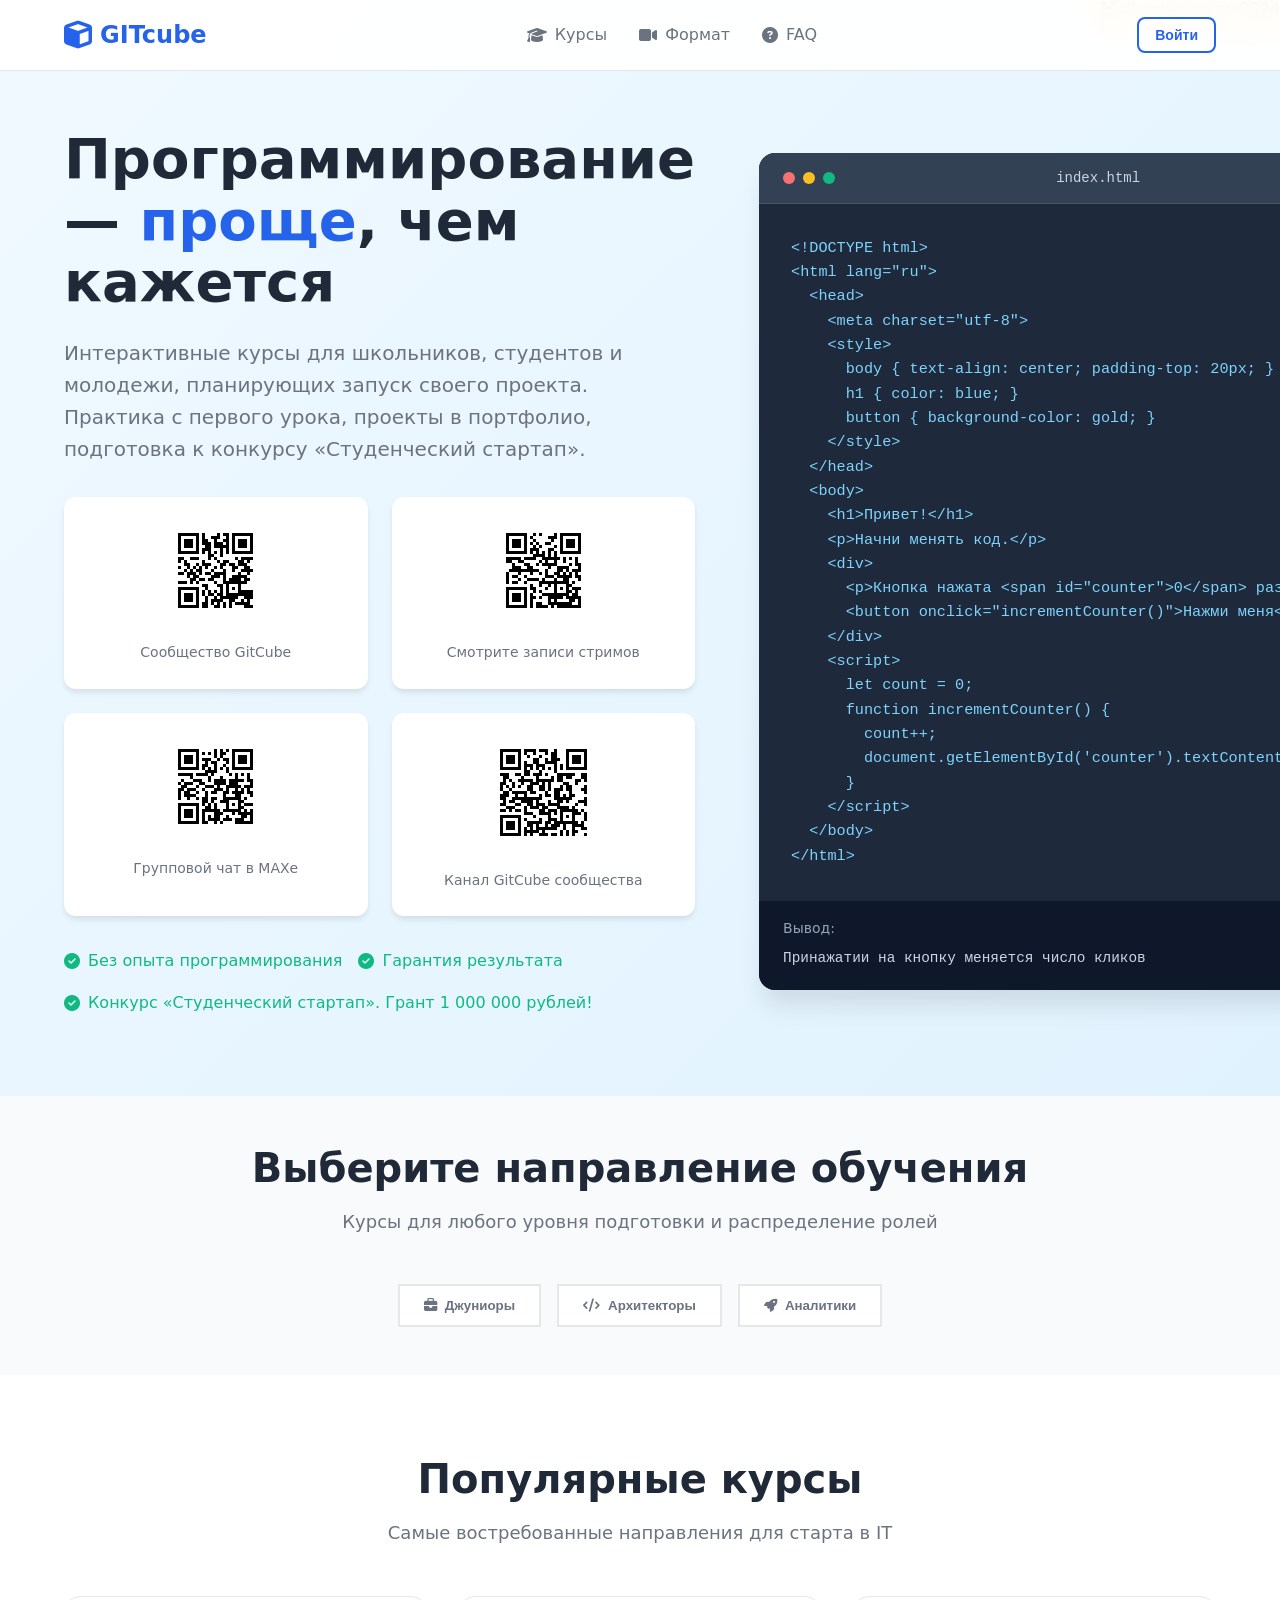
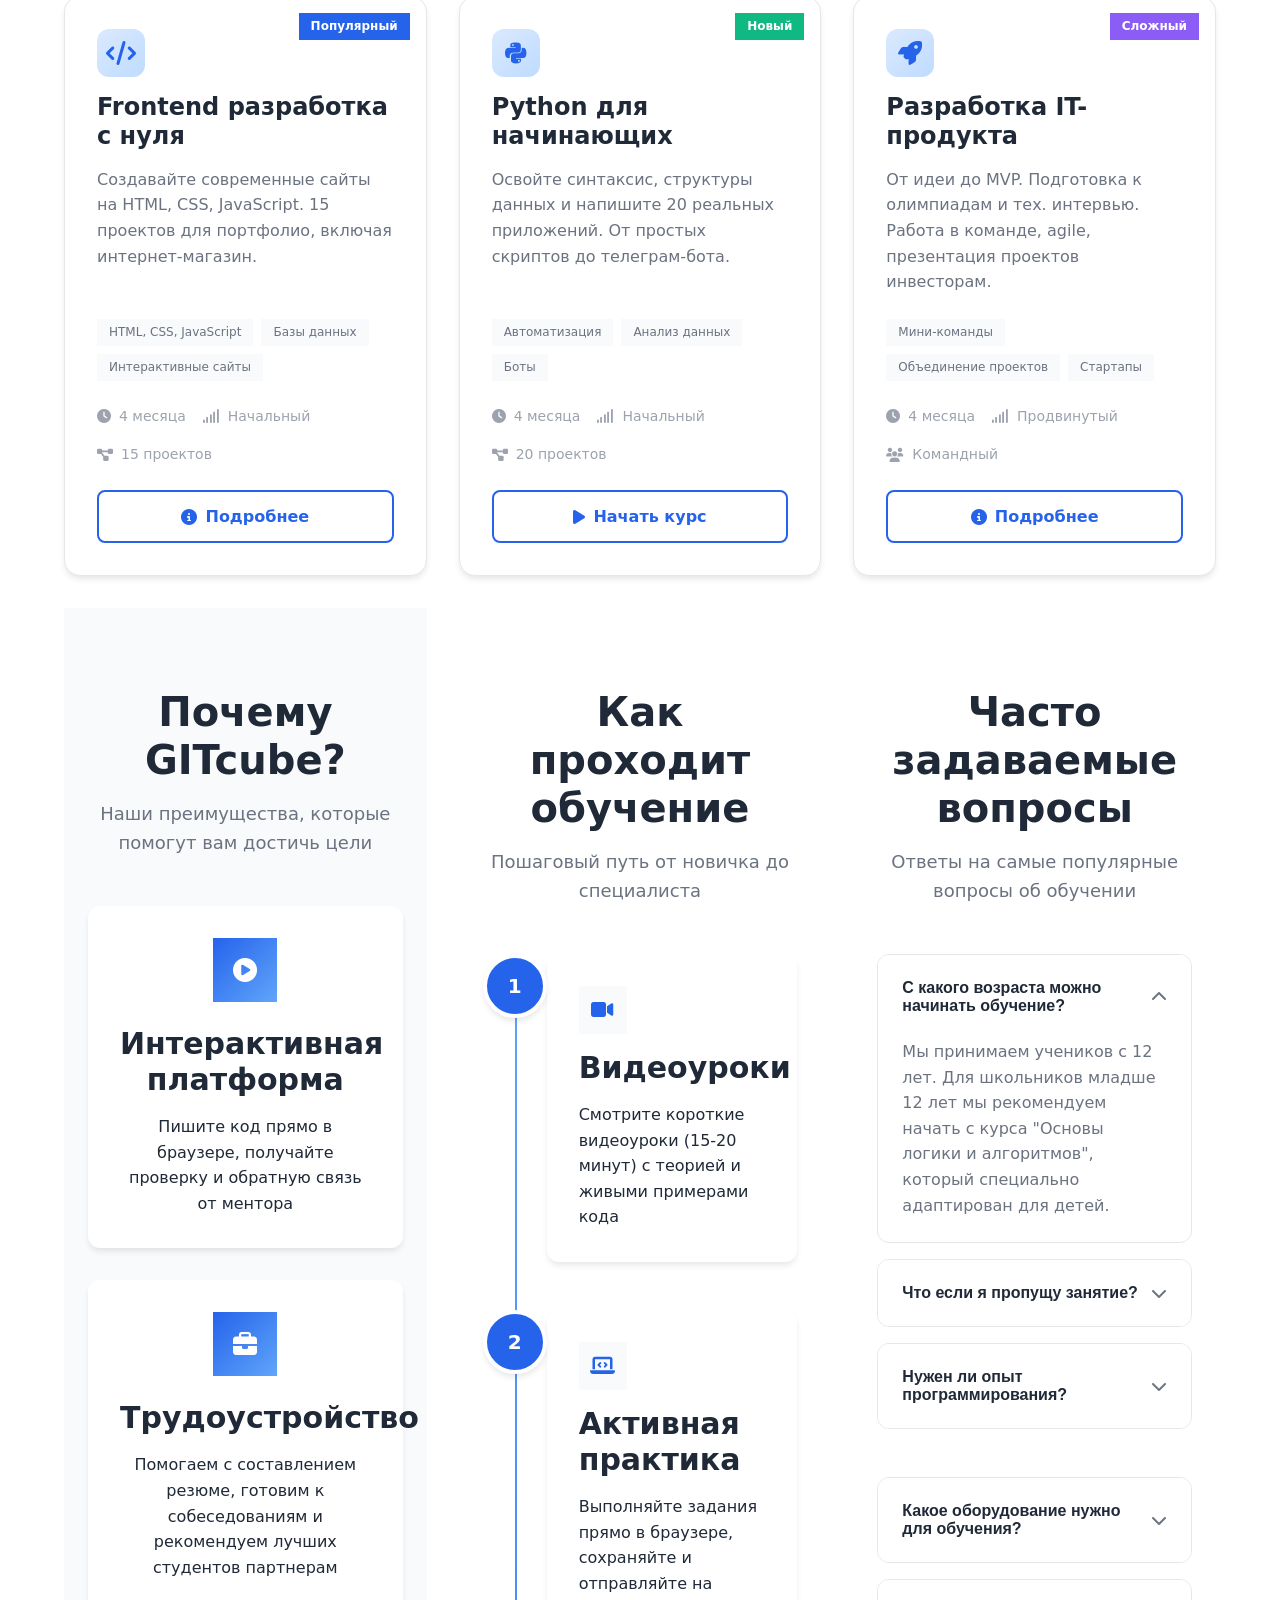
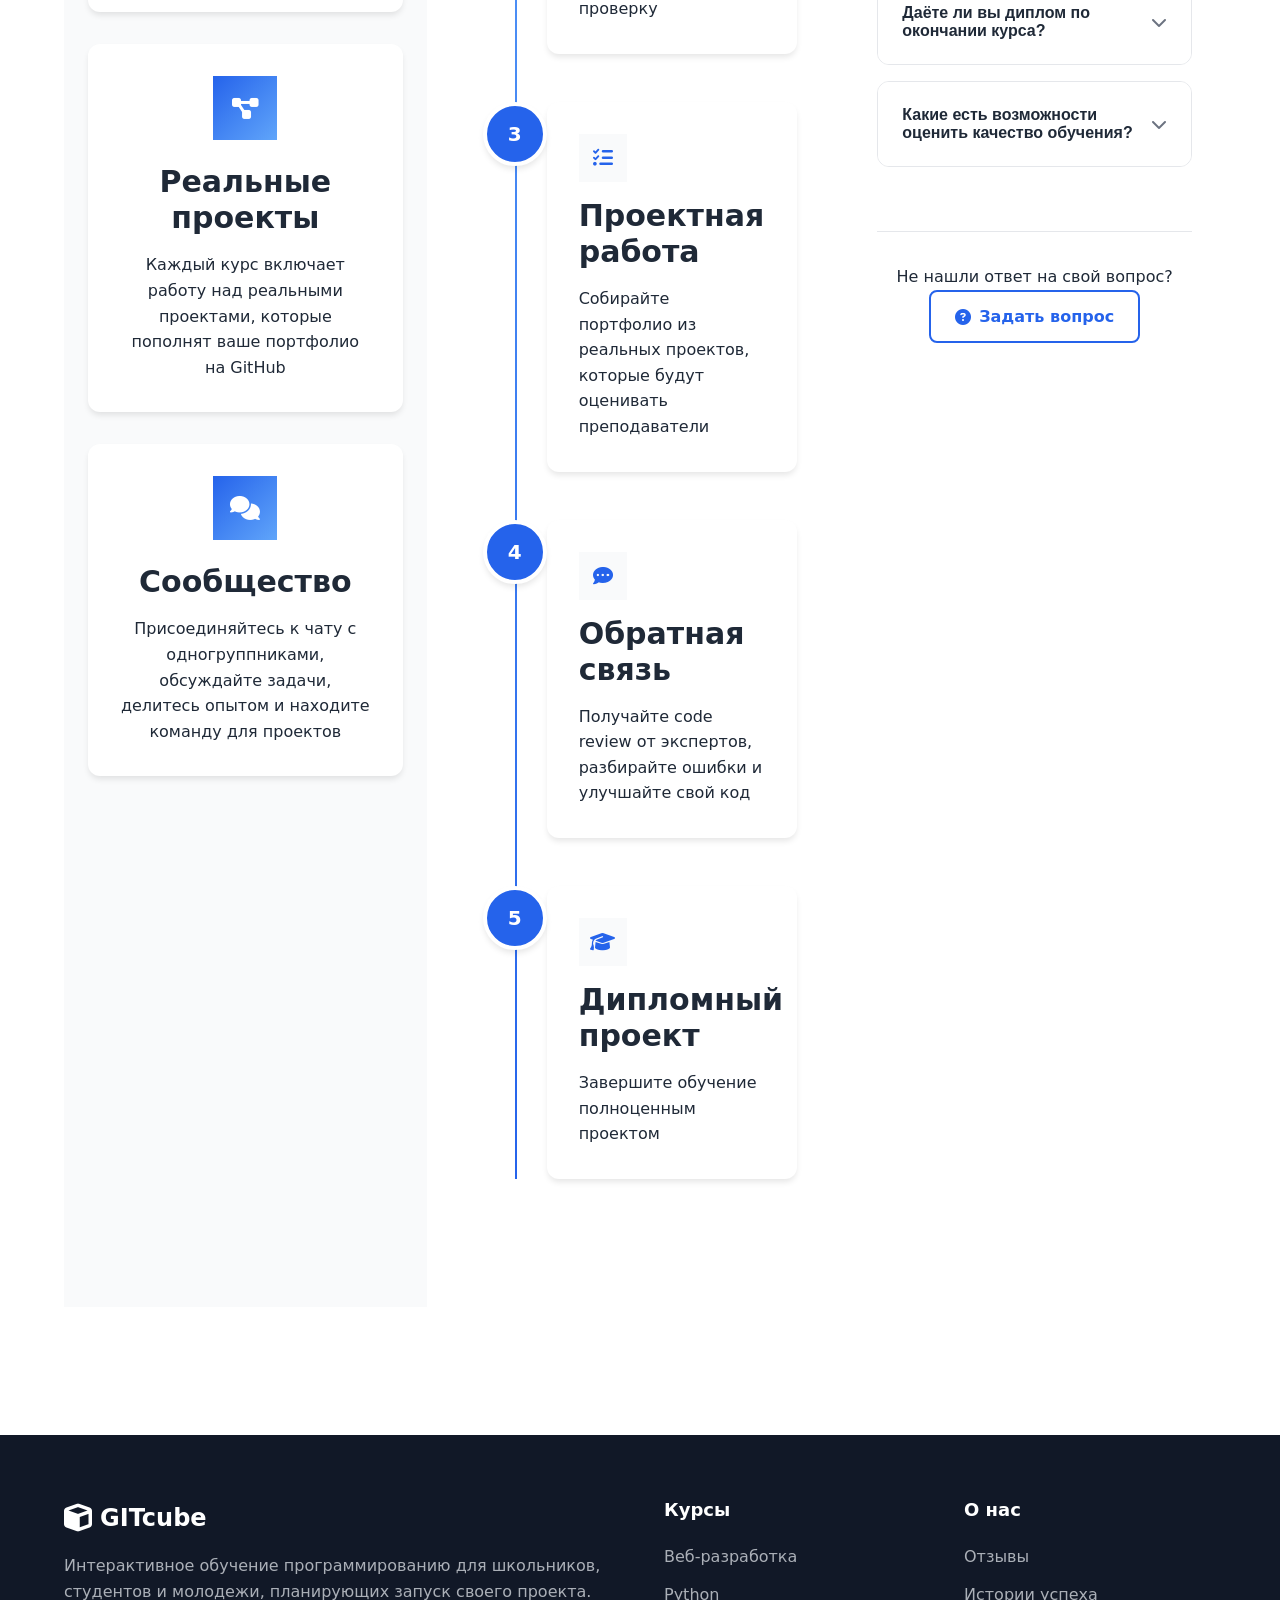
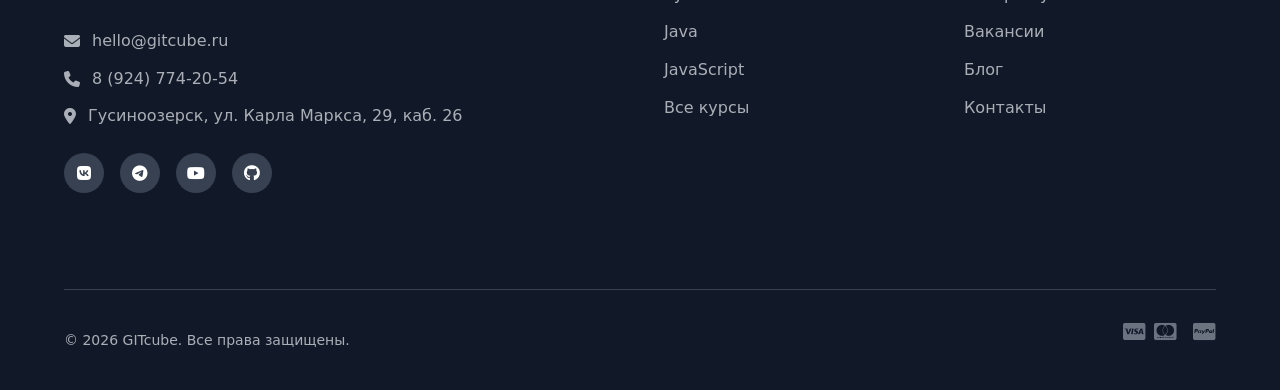
==== commit b183ecbc: "Add files via upload" ====
--- a/index.html
+++ b/index.html
@@ -11,7 +11,7 @@
     <!-- Шапка -->
     <header class="header">
         <div class="container">
-            <a href="https://newitcube.github.io/" target="_blank" class="logo">
+            <a href="https://newitcube.github.io/" class="logo">
                 <i class="fas fa-cube"></i> GITcube
             </a>
             <nav class="nav">
@@ -210,7 +210,7 @@
             <i class="fas fa-code"></i>
         </div>
     </div>
-    <h3 class="course-title">Веб-разработка создание сайта с нуля</h3>
+    <h3 class="course-title">Frontend разработка с нуля</h3>
     <p class="course-description">Создавайте современные сайты на HTML, CSS, JavaScript. 15 проектов для портфолио, включая интернет-магазин.</p>
 
     <div class="course-features">
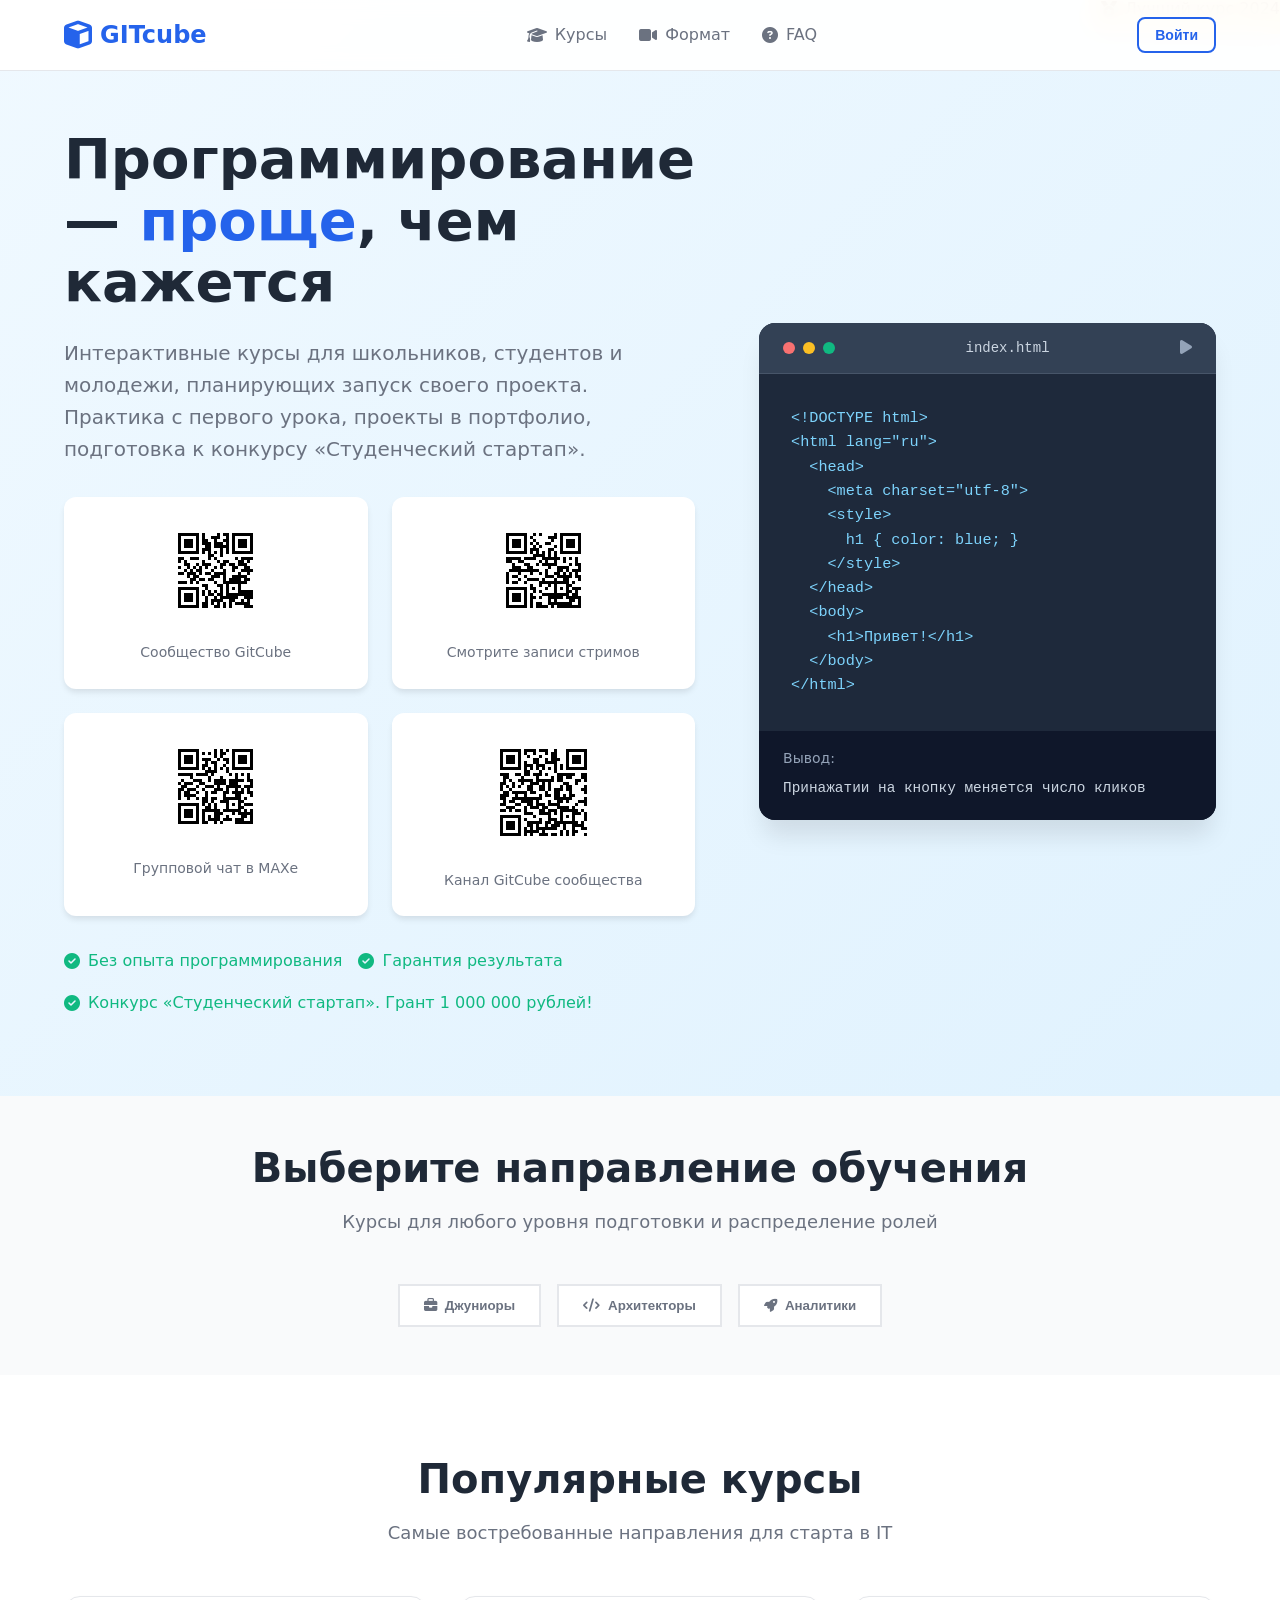
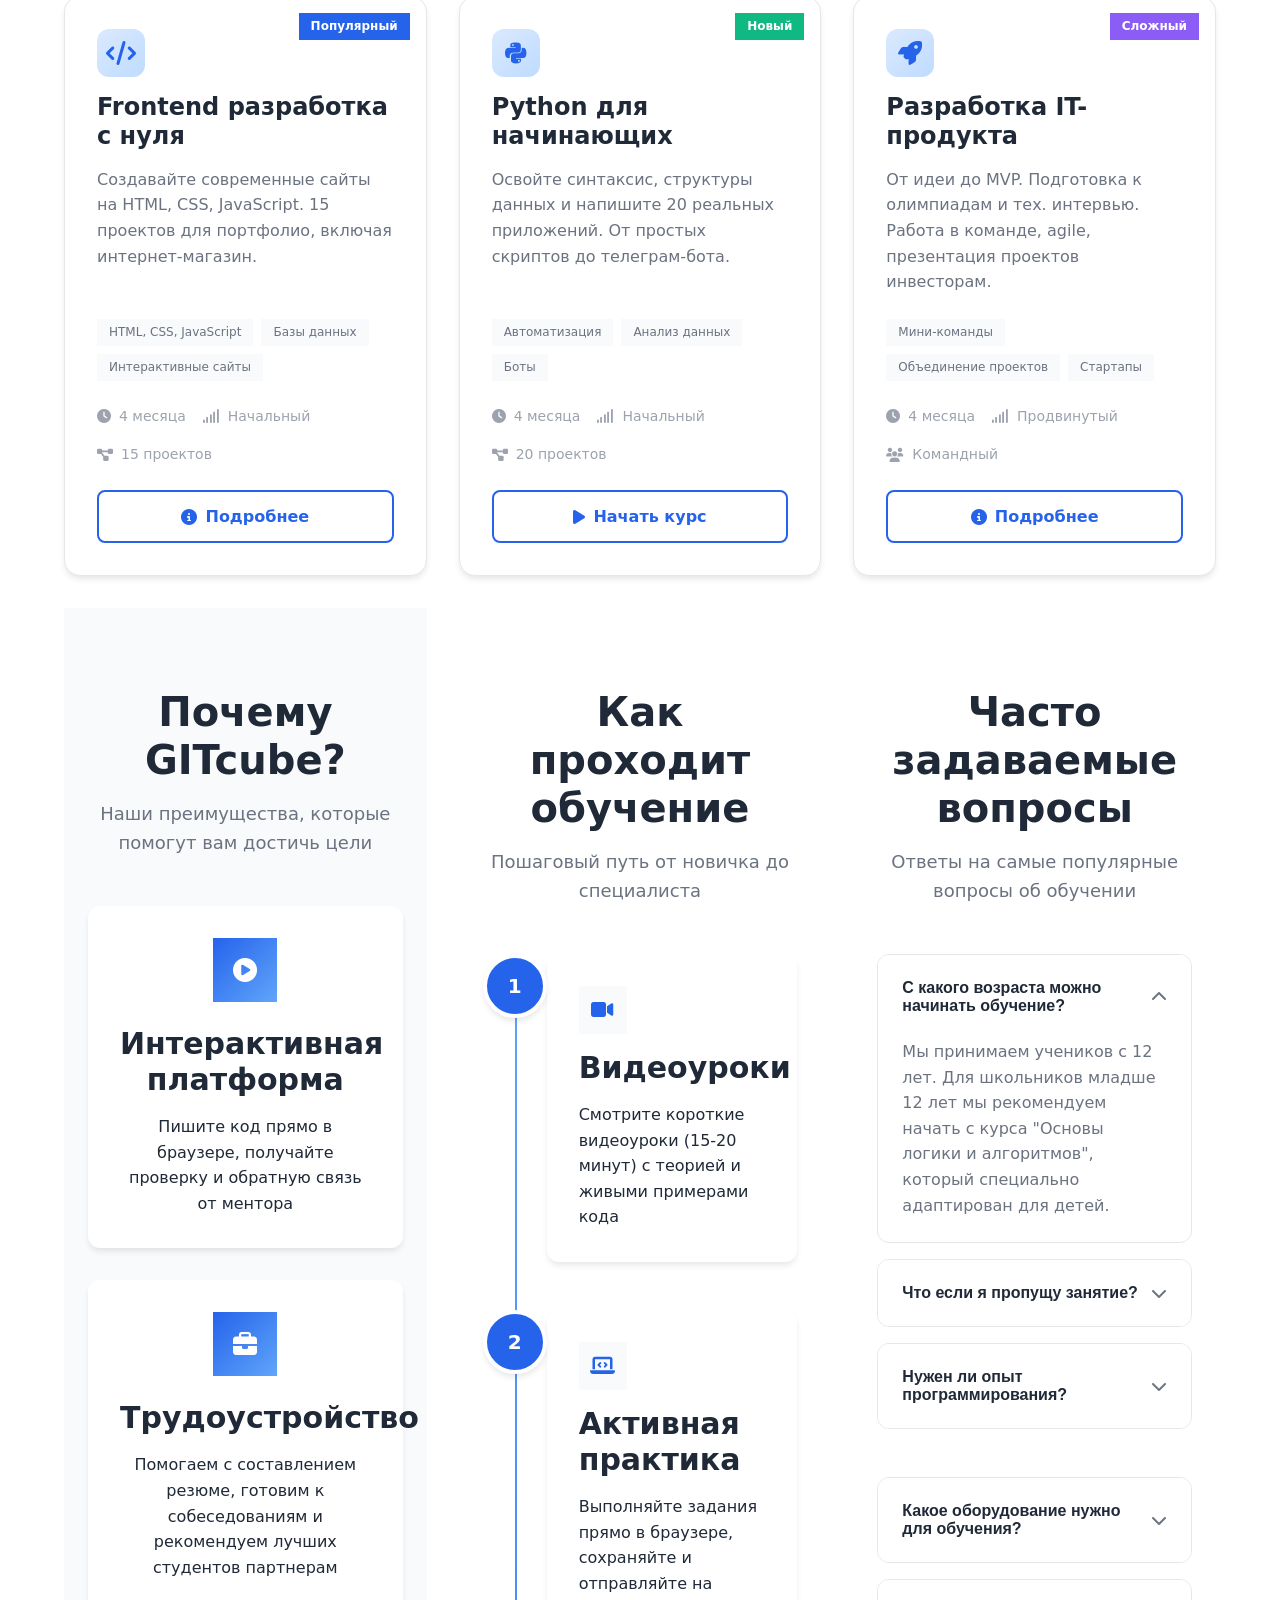
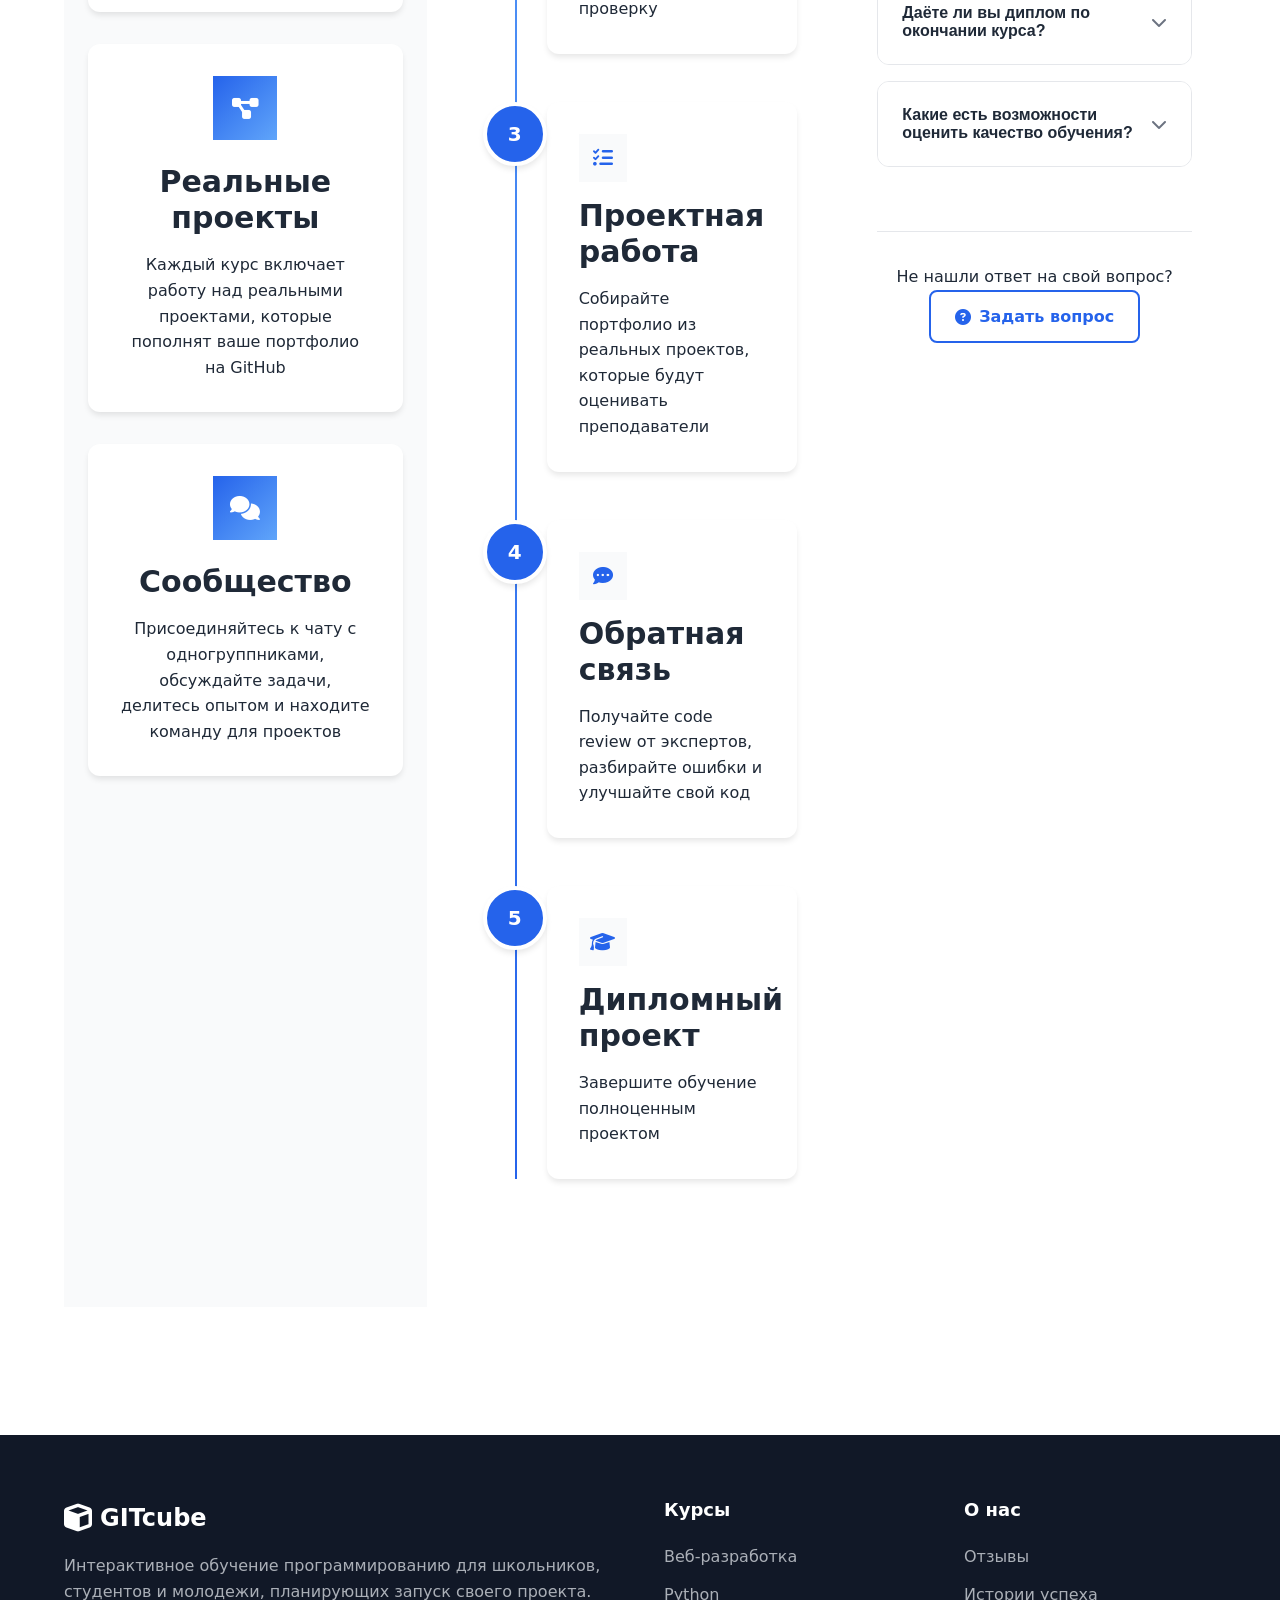
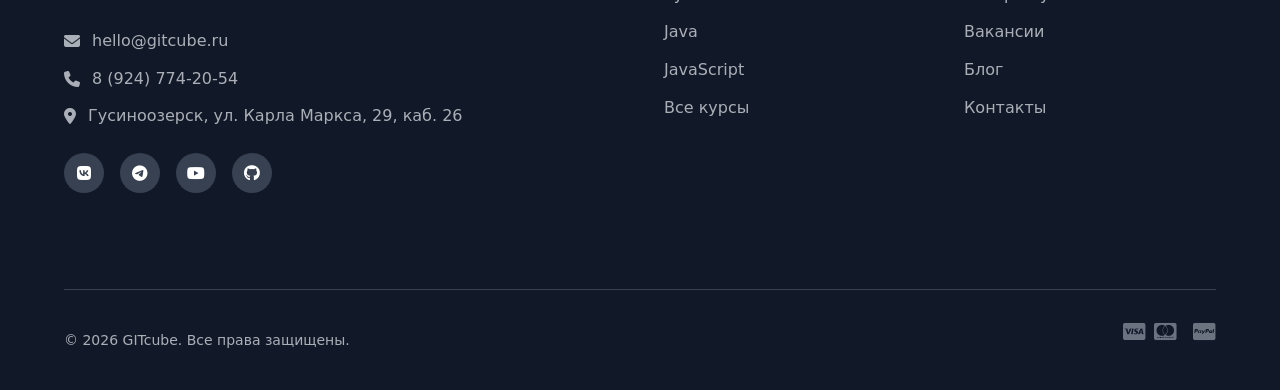
==== commit 780e8cae: "Add files via upload" ====
--- a/index.html
+++ b/index.html
@@ -127,25 +127,11 @@
   &lt;head&gt;
     &lt;meta charset=&quot;utf-8&quot;&gt;
     &lt;style&gt;
-      body { text-align: center; padding-top: 20px; }
       h1 { color: blue; }
-      button { background-color: gold; }
     &lt;/style&gt;
   &lt;/head&gt;
   &lt;body&gt;
     &lt;h1&gt;Привет!&lt;/h1&gt;
-    &lt;p&gt;Начни менять код.&lt;/p&gt;
-    &lt;div&gt;
-      &lt;p&gt;Кнопка нажата &lt;span id=&quot;counter&quot;&gt;0&lt;/span&gt; раз(а)&lt;/p&gt;
-      &lt;button onclick=&quot;incrementCounter()&quot;&gt;Нажми меня&lt;/button&gt;
-    &lt;/div&gt;
-    &lt;script&gt;
-      let count = 0;
-      function incrementCounter() {
-        count++;
-        document.getElementById(&#39;counter&#39;).textContent = count;
-      }
-    &lt;/script&gt;
   &lt;/body&gt;
 &lt;/html&gt;</code></pre>
                         <div class="editor-footer">
@@ -314,7 +300,7 @@
                             </div>
                         </div>
      <!-- Кнопка-ссылка  -->
-                        <a href="https://gitcube.ru" target="_blank" rel="noopener noreferrer" class="btn btn-outline btn-block" style="text-decoration: none; display: flex; align-items: center; justify-content: center; gap: 8px;">
+                        <a href="https://newitcube.github.io/developmentpro.html" rel="noopener noreferrer" class="btn btn-outline btn-block" style="text-decoration: none; display: flex; align-items: center; justify-content: center; gap: 8px;">
     <i class="fas fa-info-circle"></i> Подробнее
 </a>
 
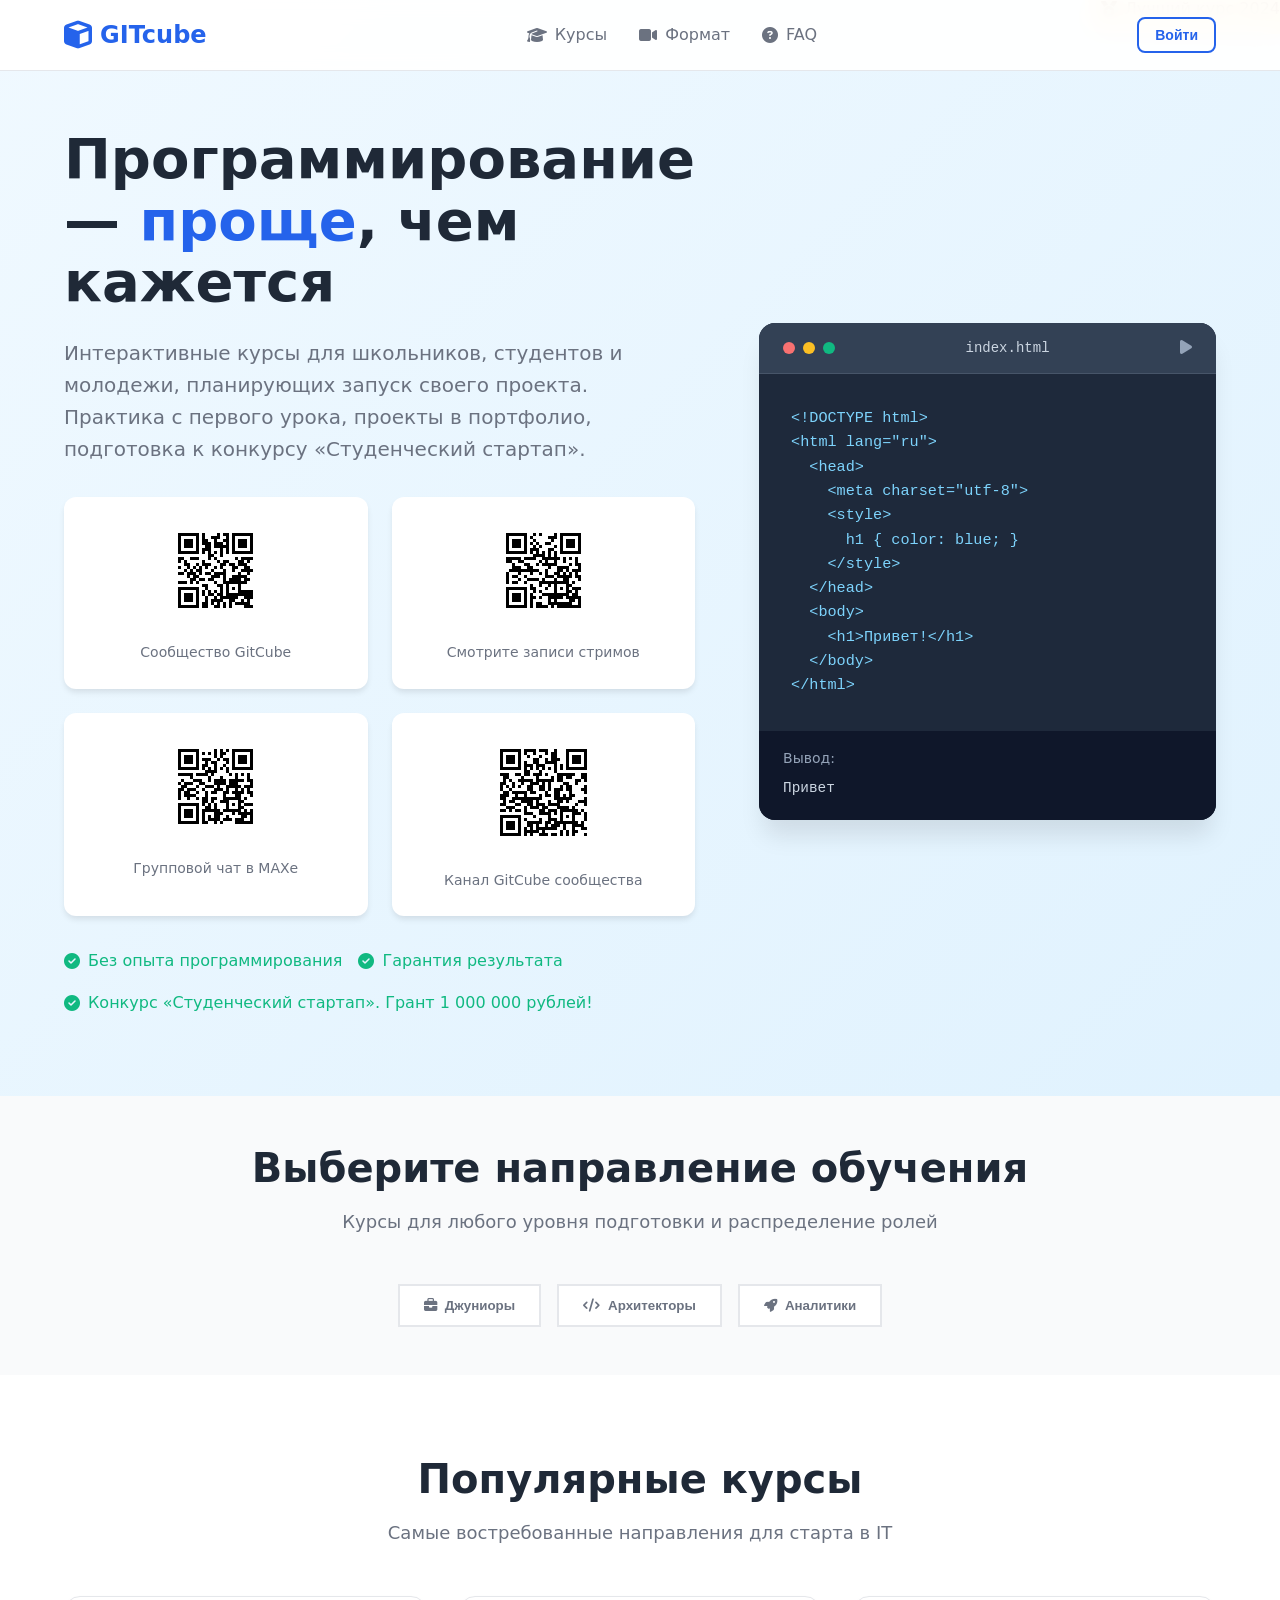
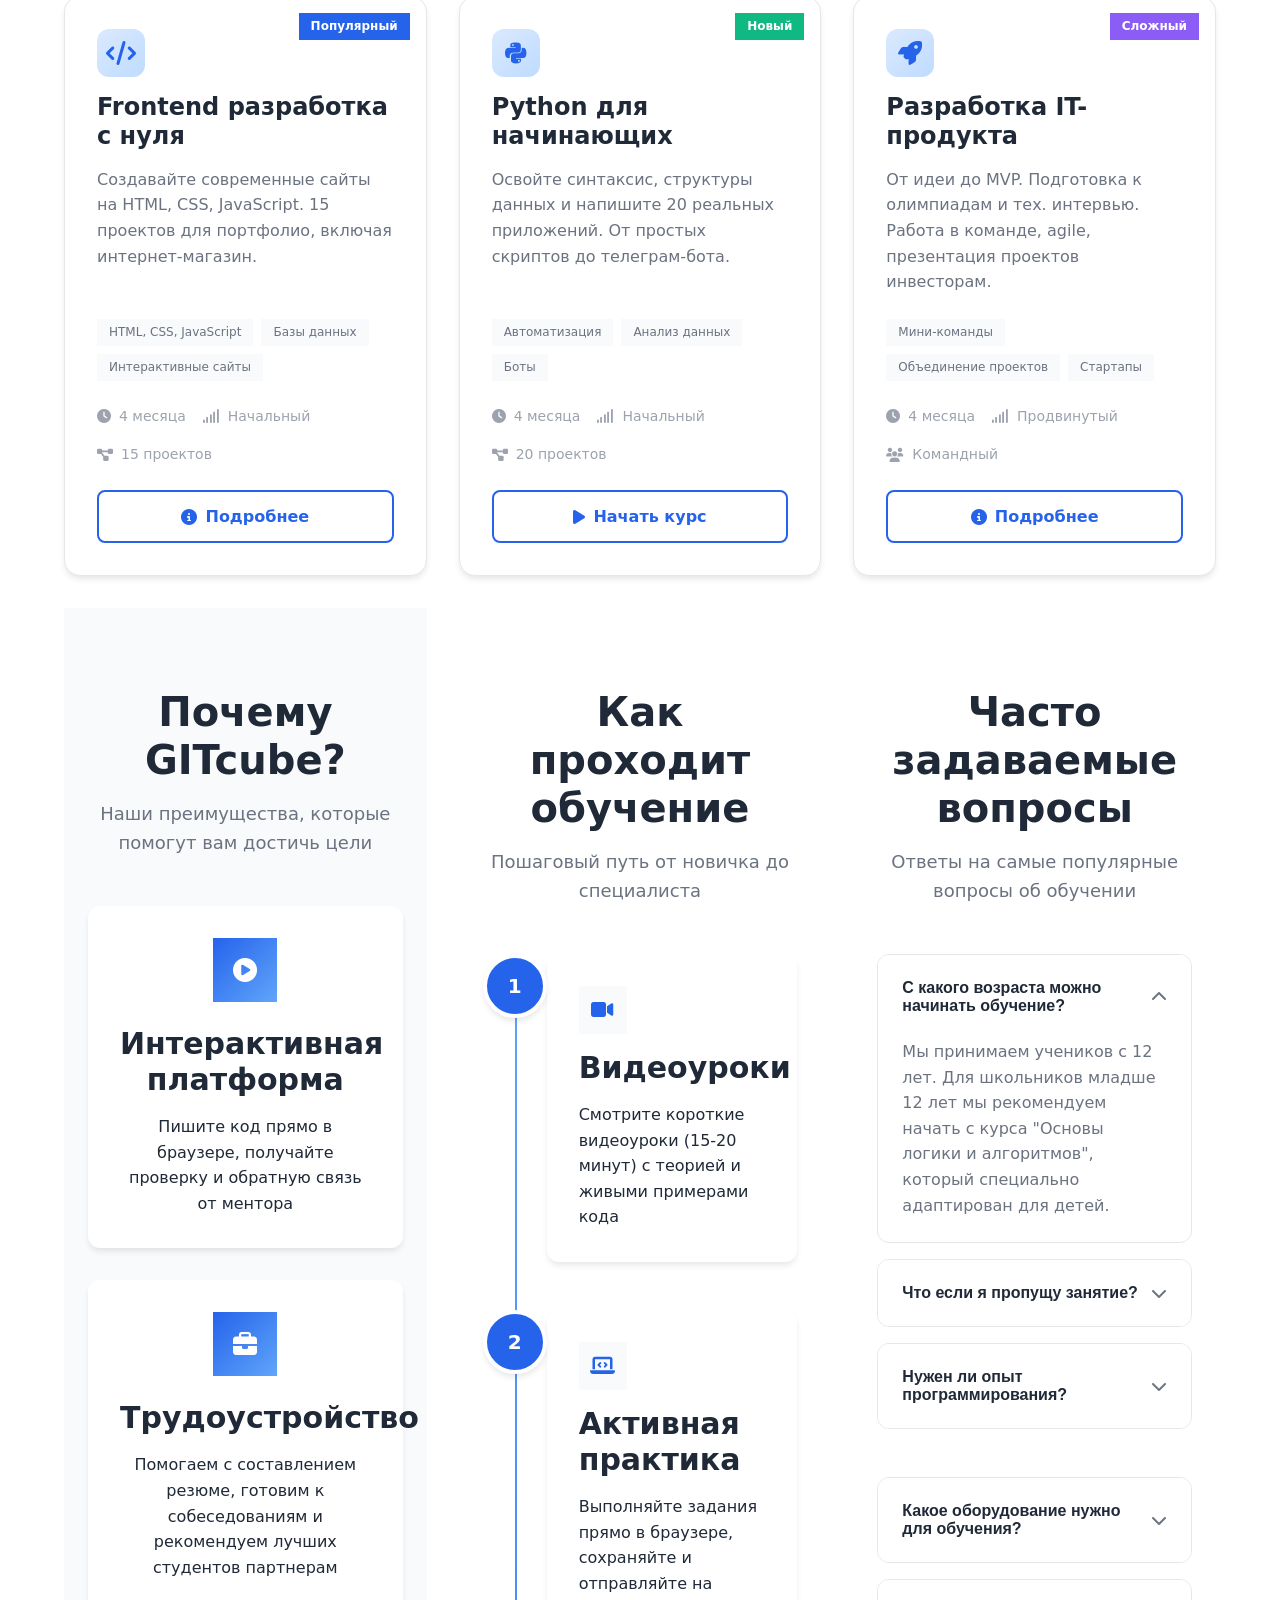
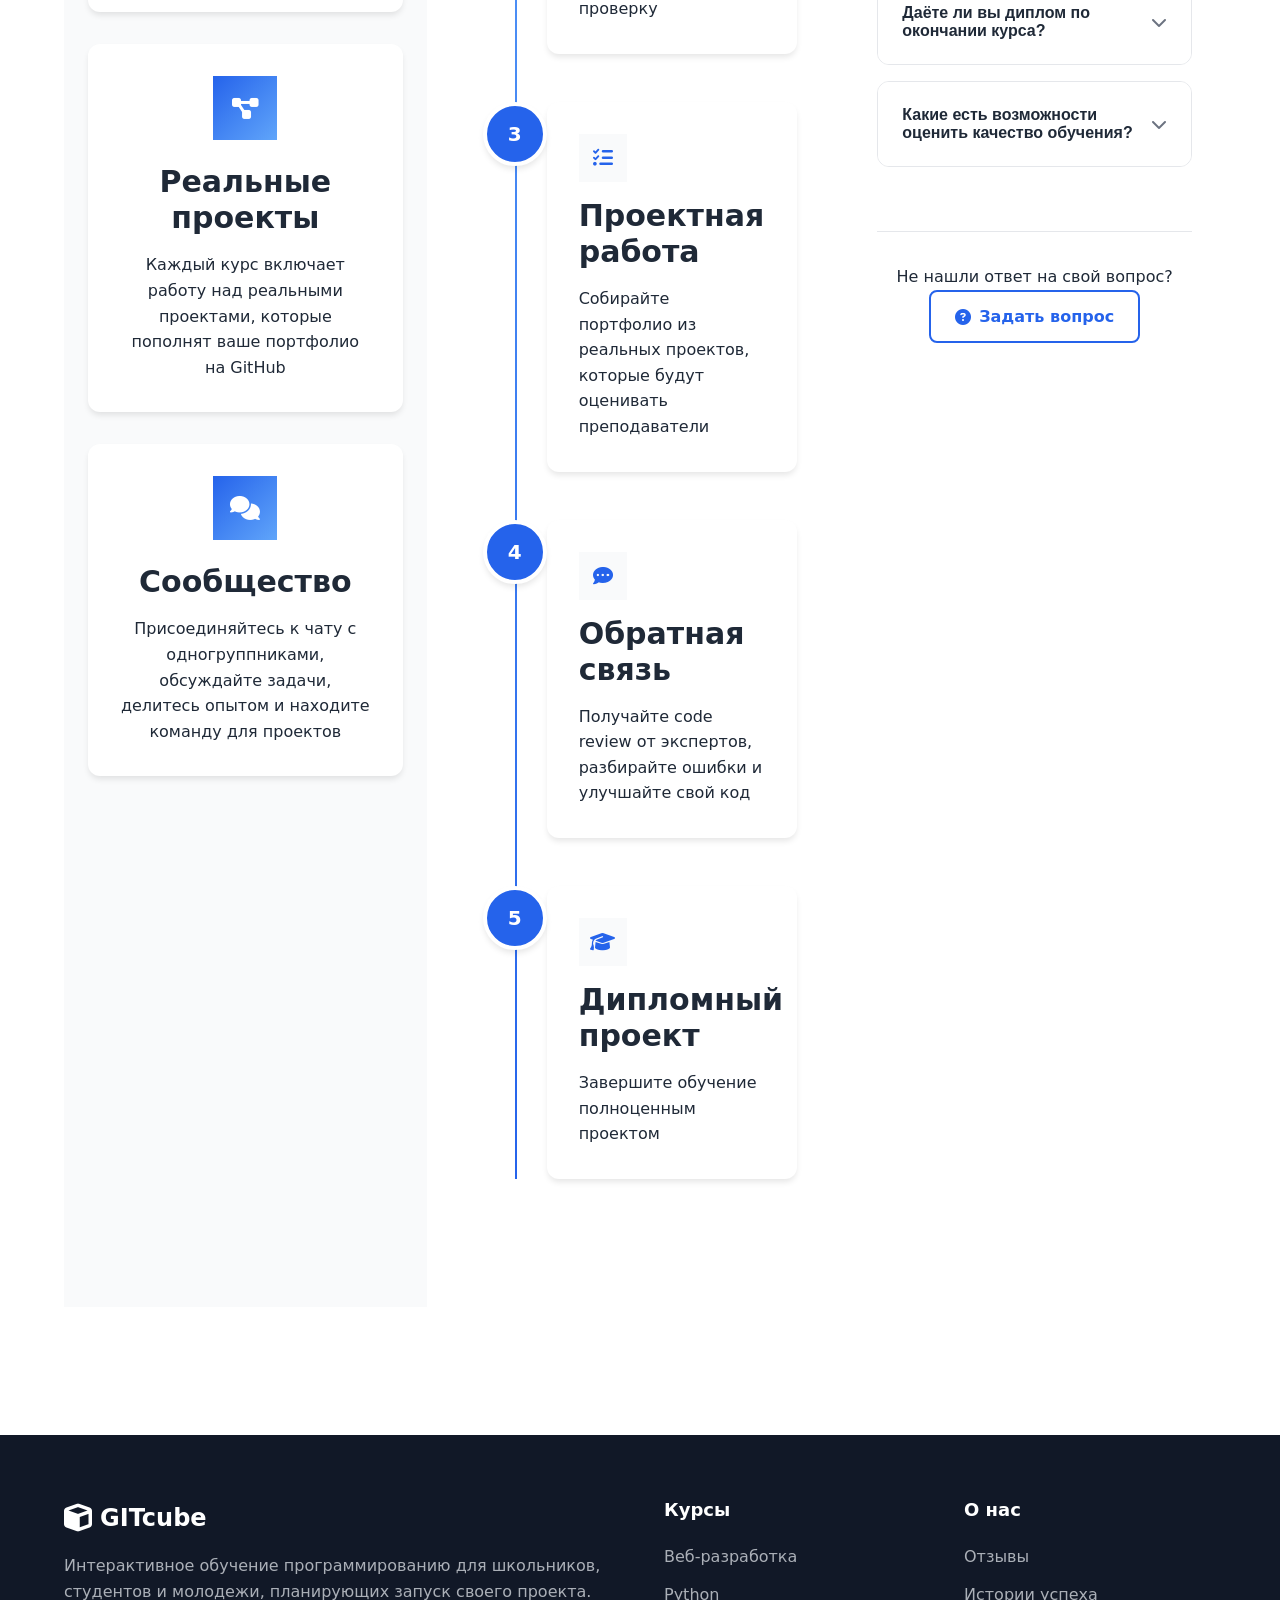
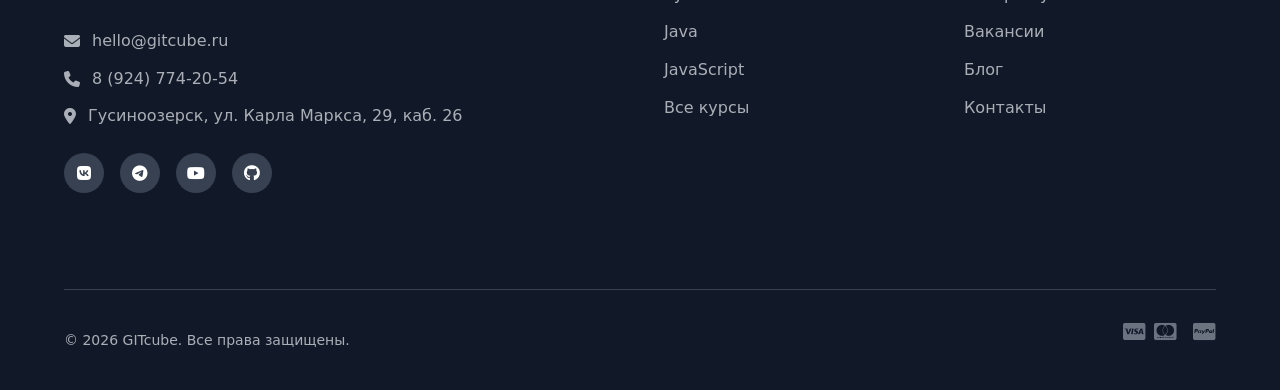
==== commit 9fd66aab: "Add files via upload" ====
--- a/index.html
+++ b/index.html
@@ -138,7 +138,7 @@
                             <div class="output-preview">
                                 <span class="output-label">Вывод:</span>
                                 <div class="output-content">
-                                    <span class="output-line">Принажатии на кнопку меняется число кликов</span>
+                                    <span class="output-line">Привет</span>
                                 </div>
                             </div>
                         </div>
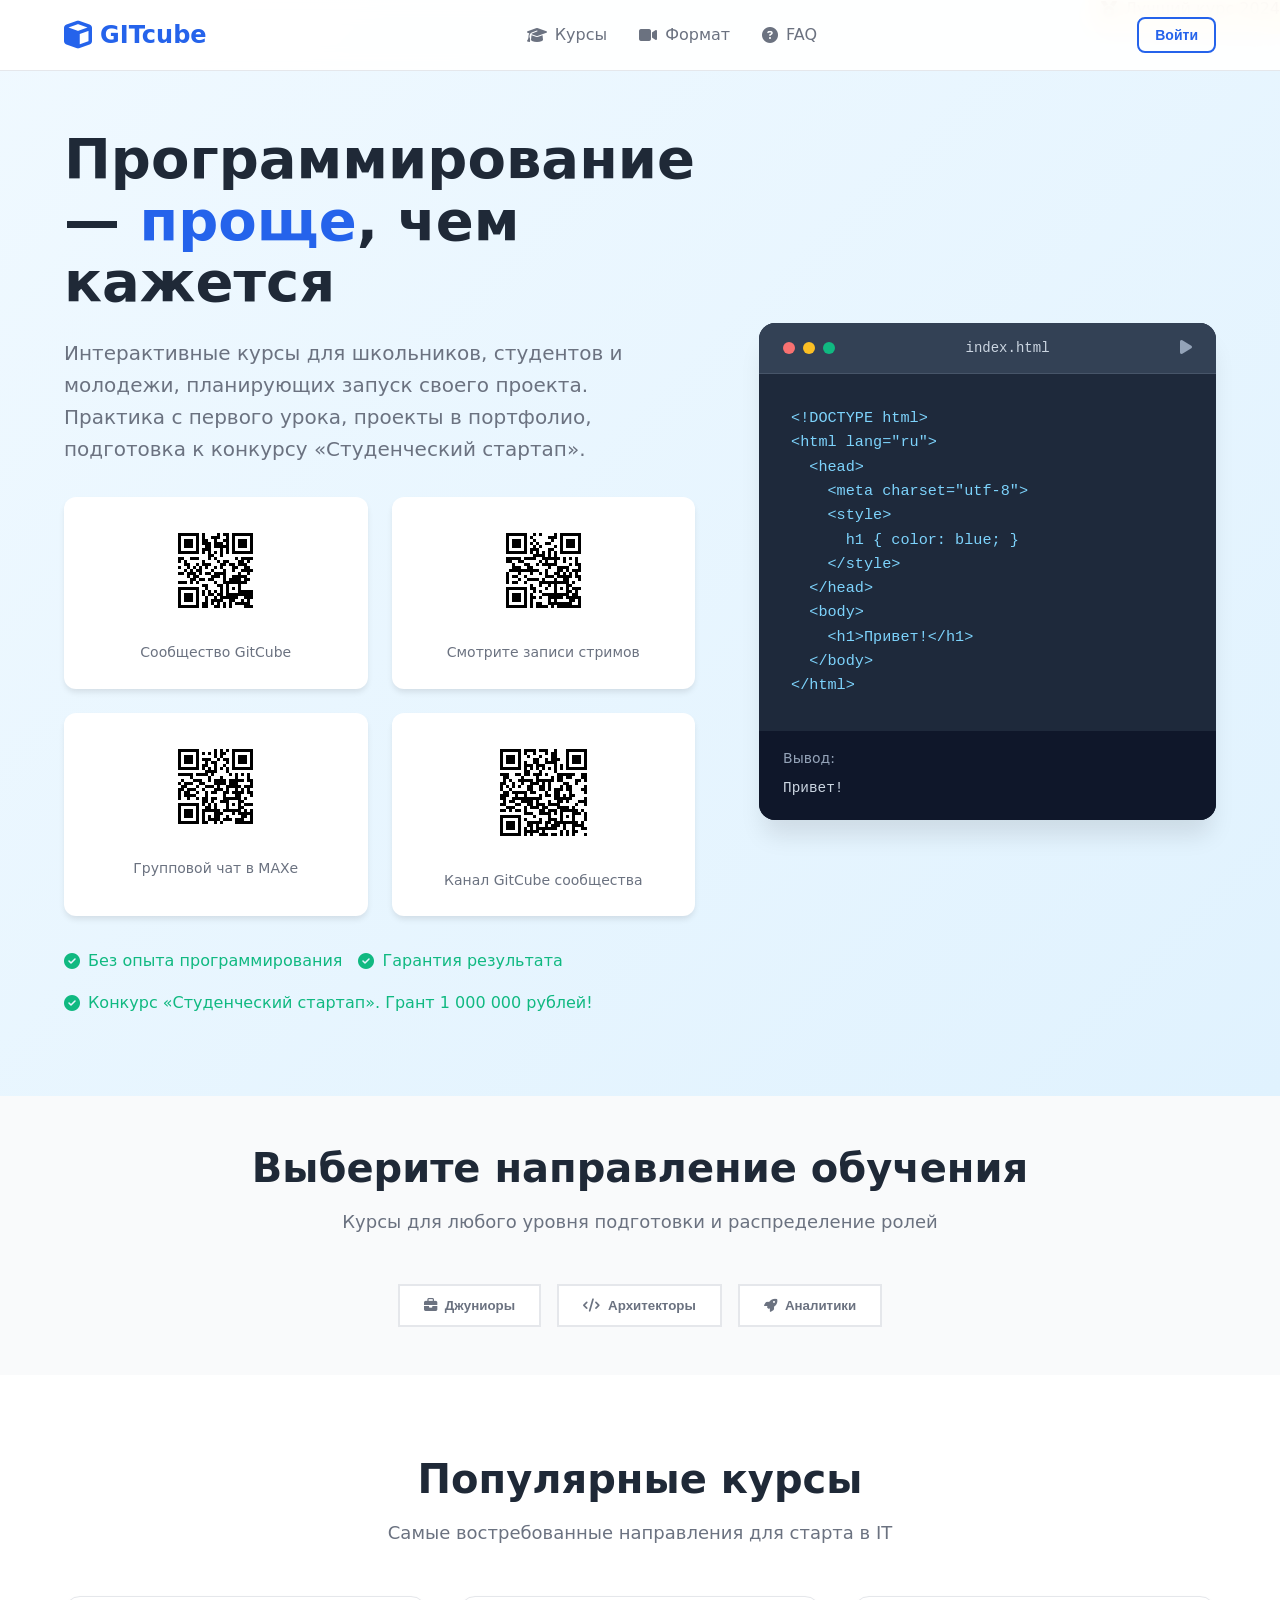
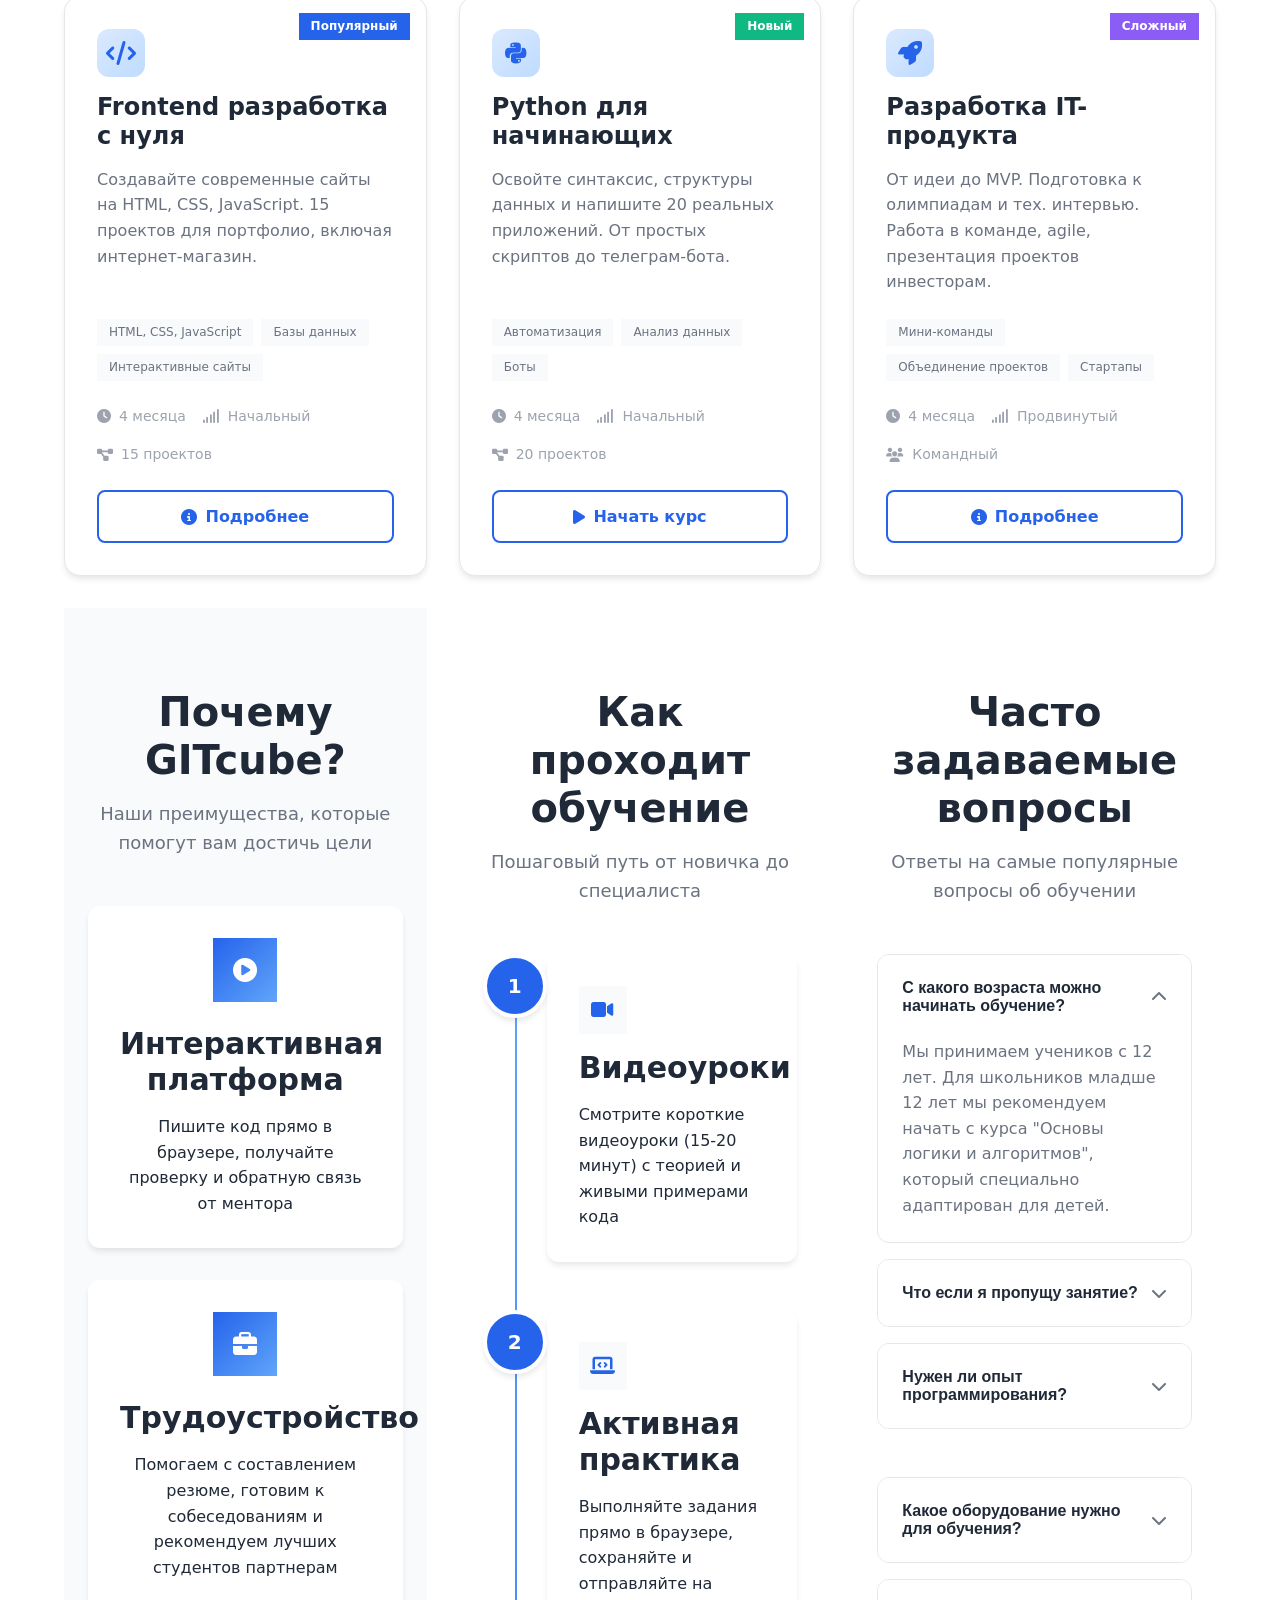
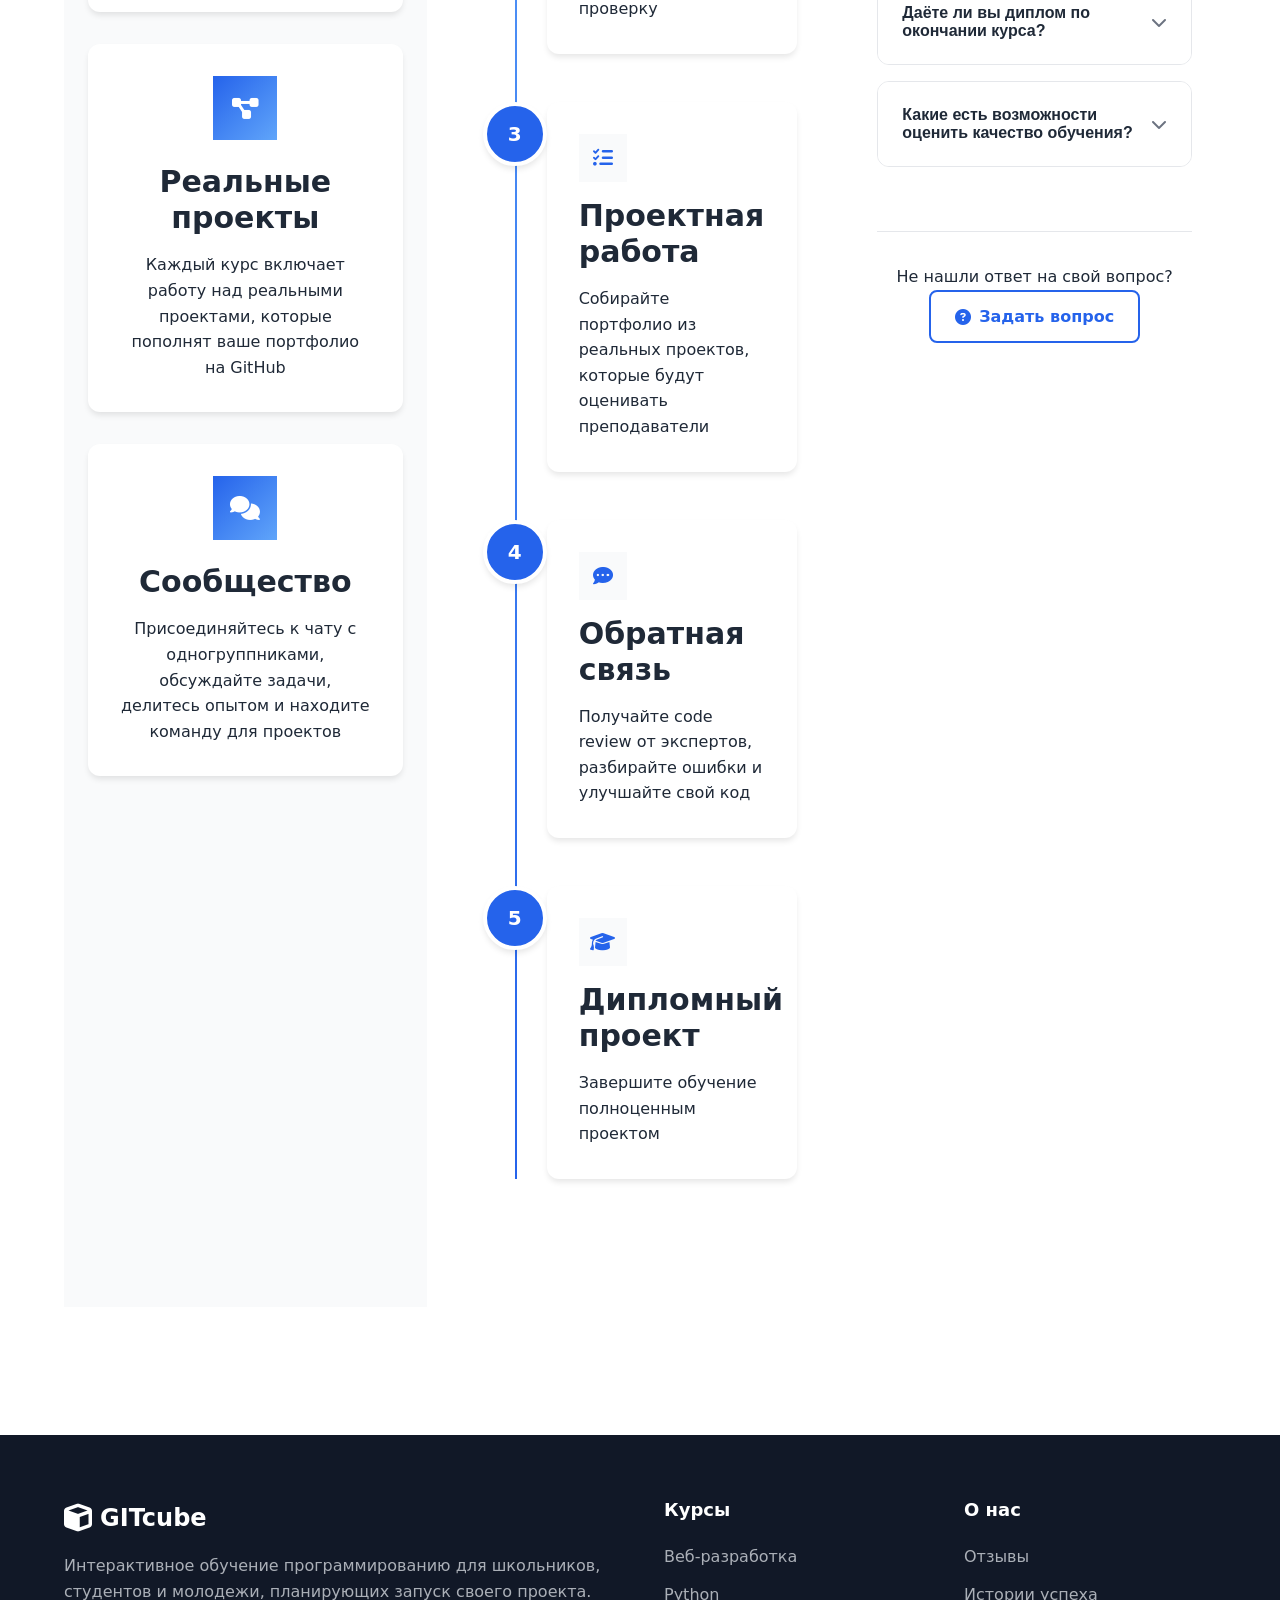
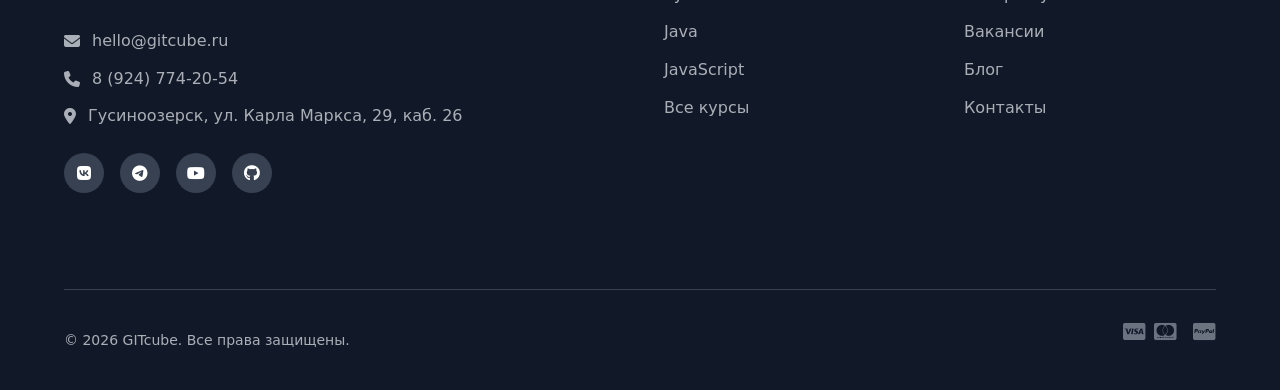
==== commit 0c738f93: "Add files via upload" ====
--- a/index.html
+++ b/index.html
@@ -138,7 +138,7 @@
                             <div class="output-preview">
                                 <span class="output-label">Вывод:</span>
                                 <div class="output-content">
-                                    <span class="output-line">Привет</span>
+                                    <span class="output-line">Привет!</span>
                                 </div>
                             </div>
                         </div>
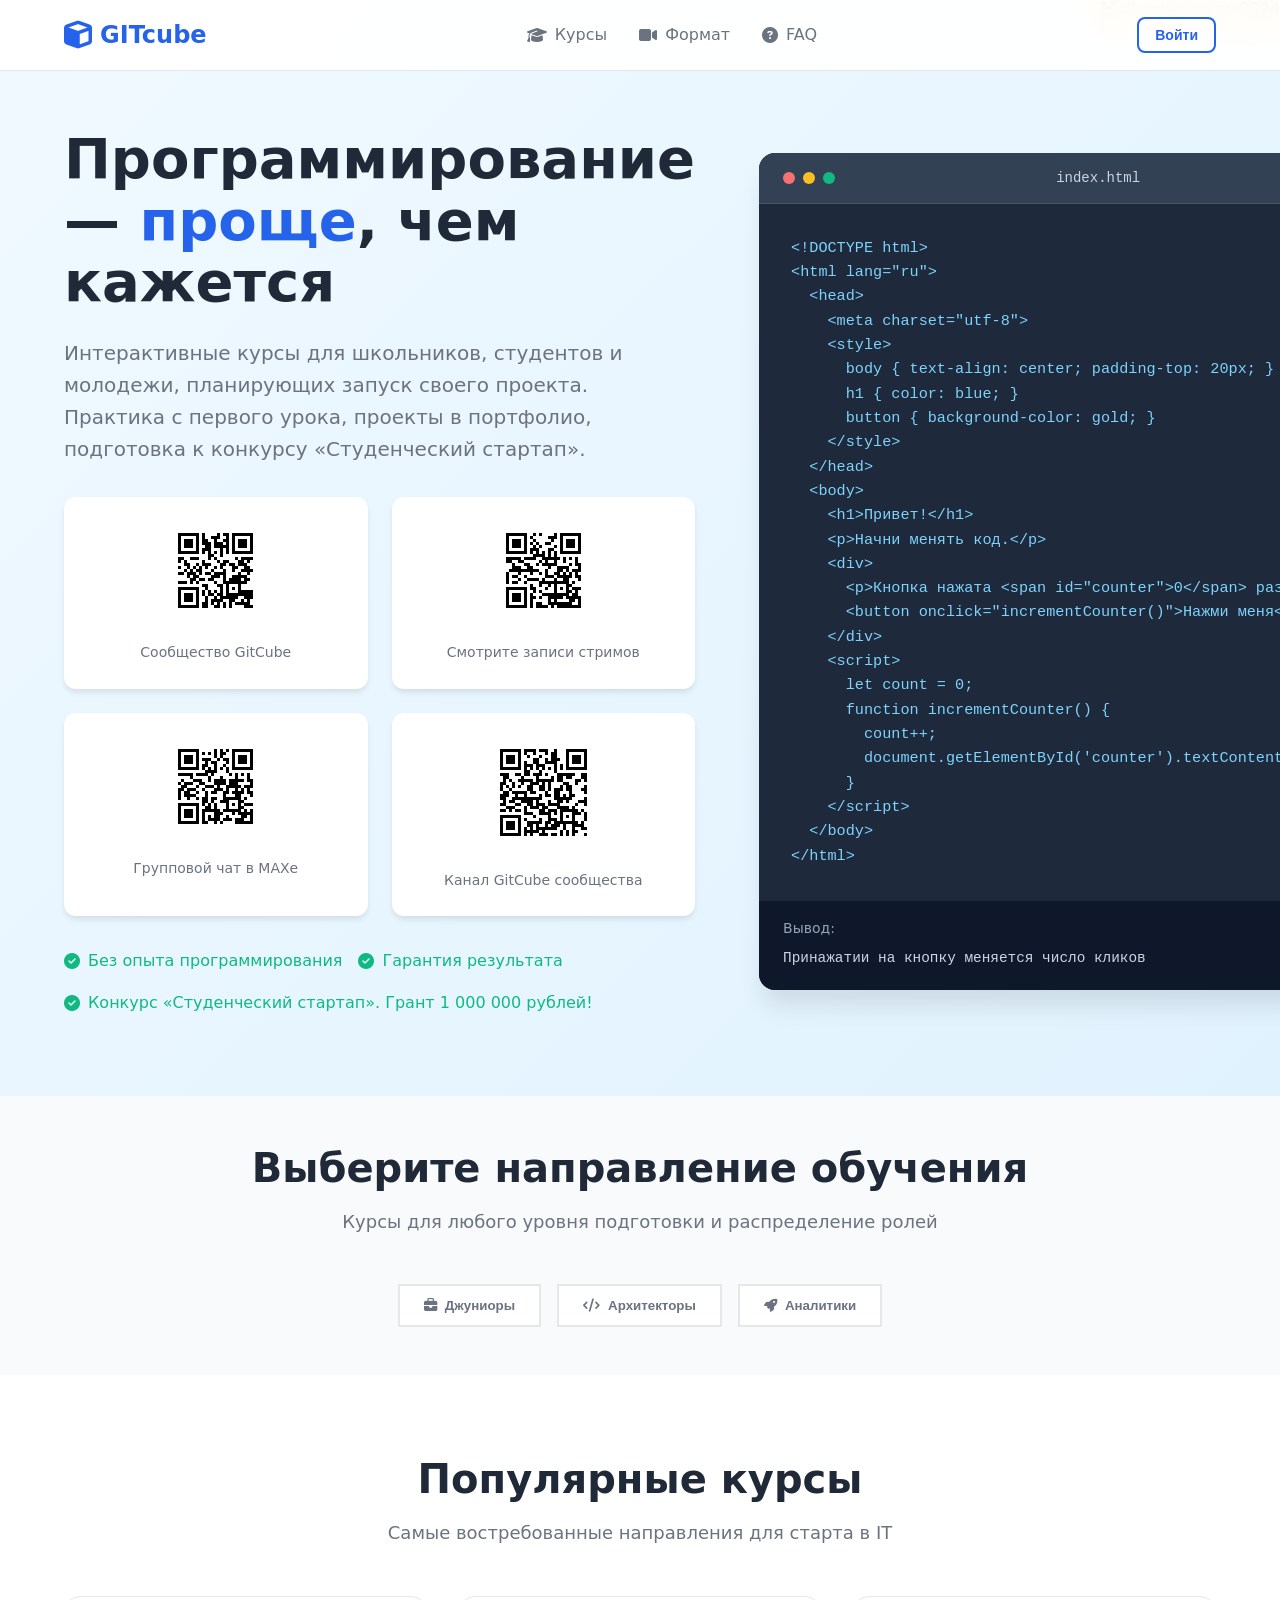
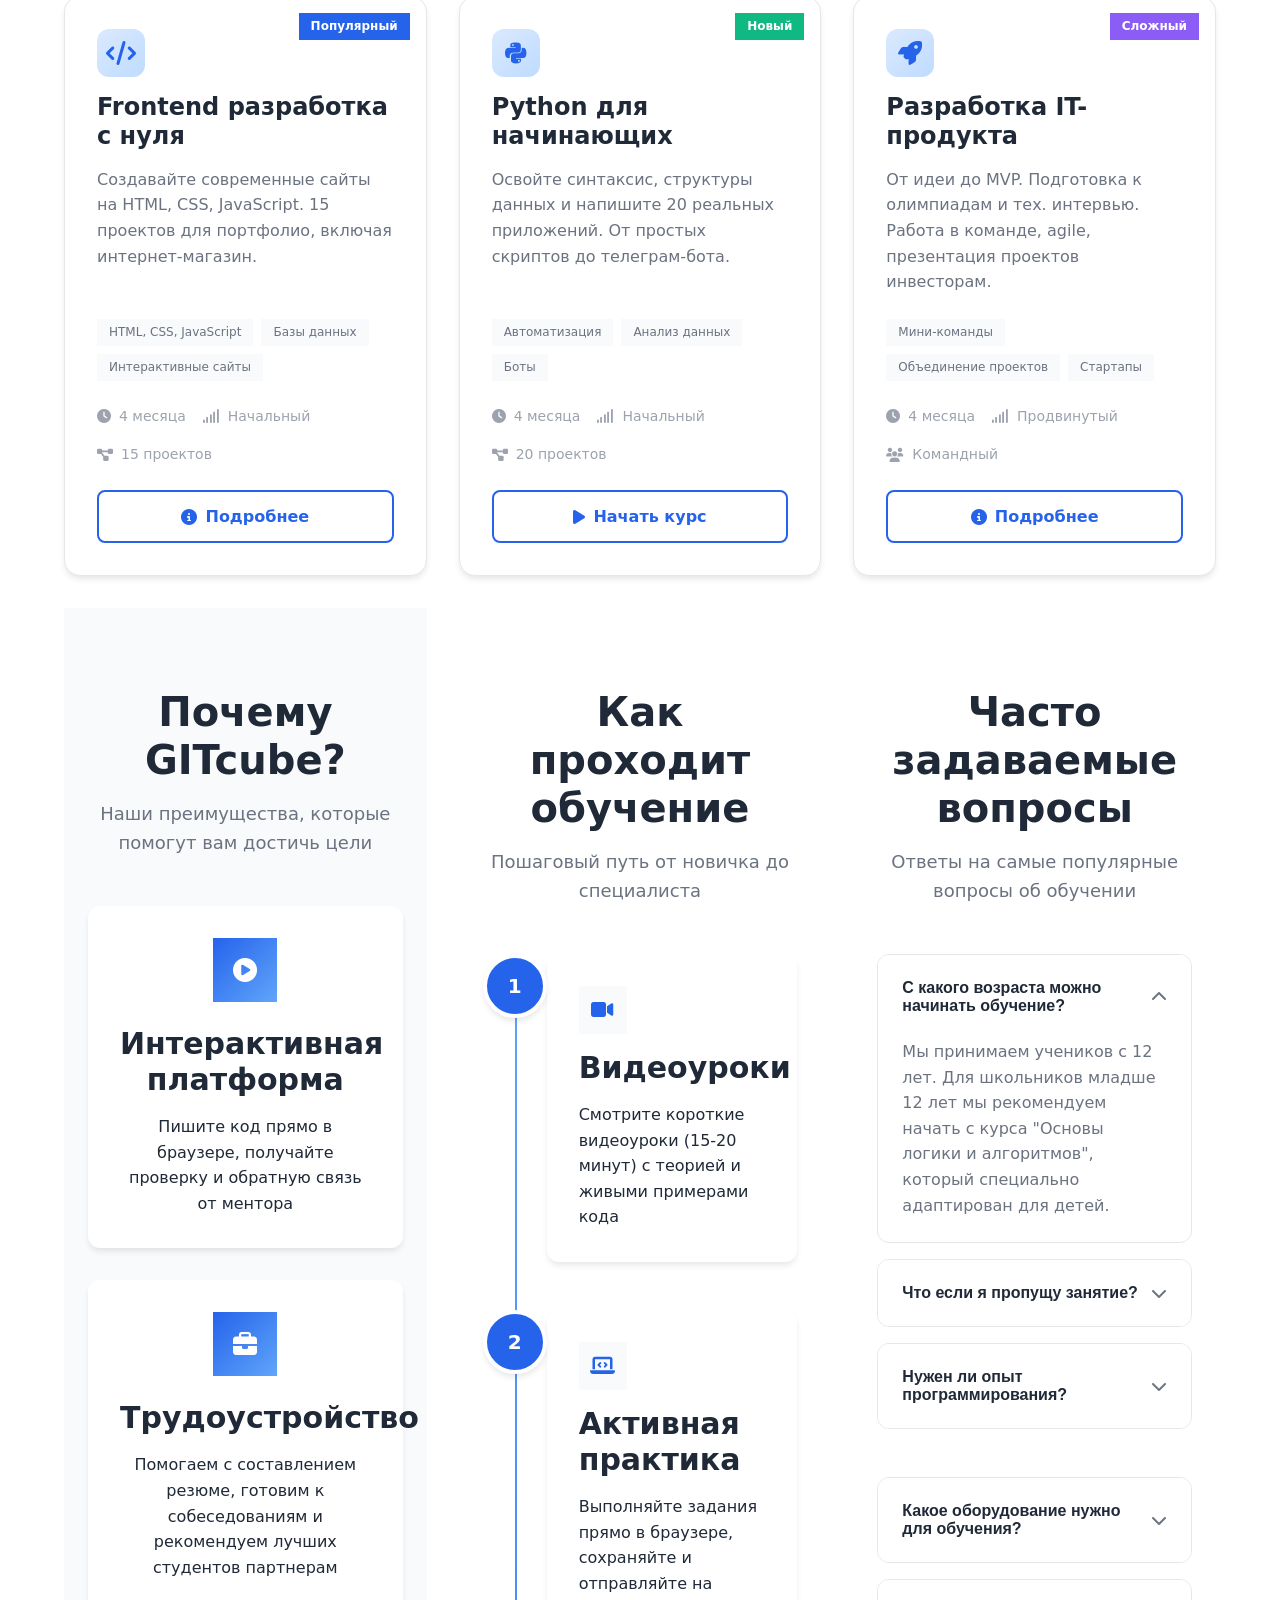
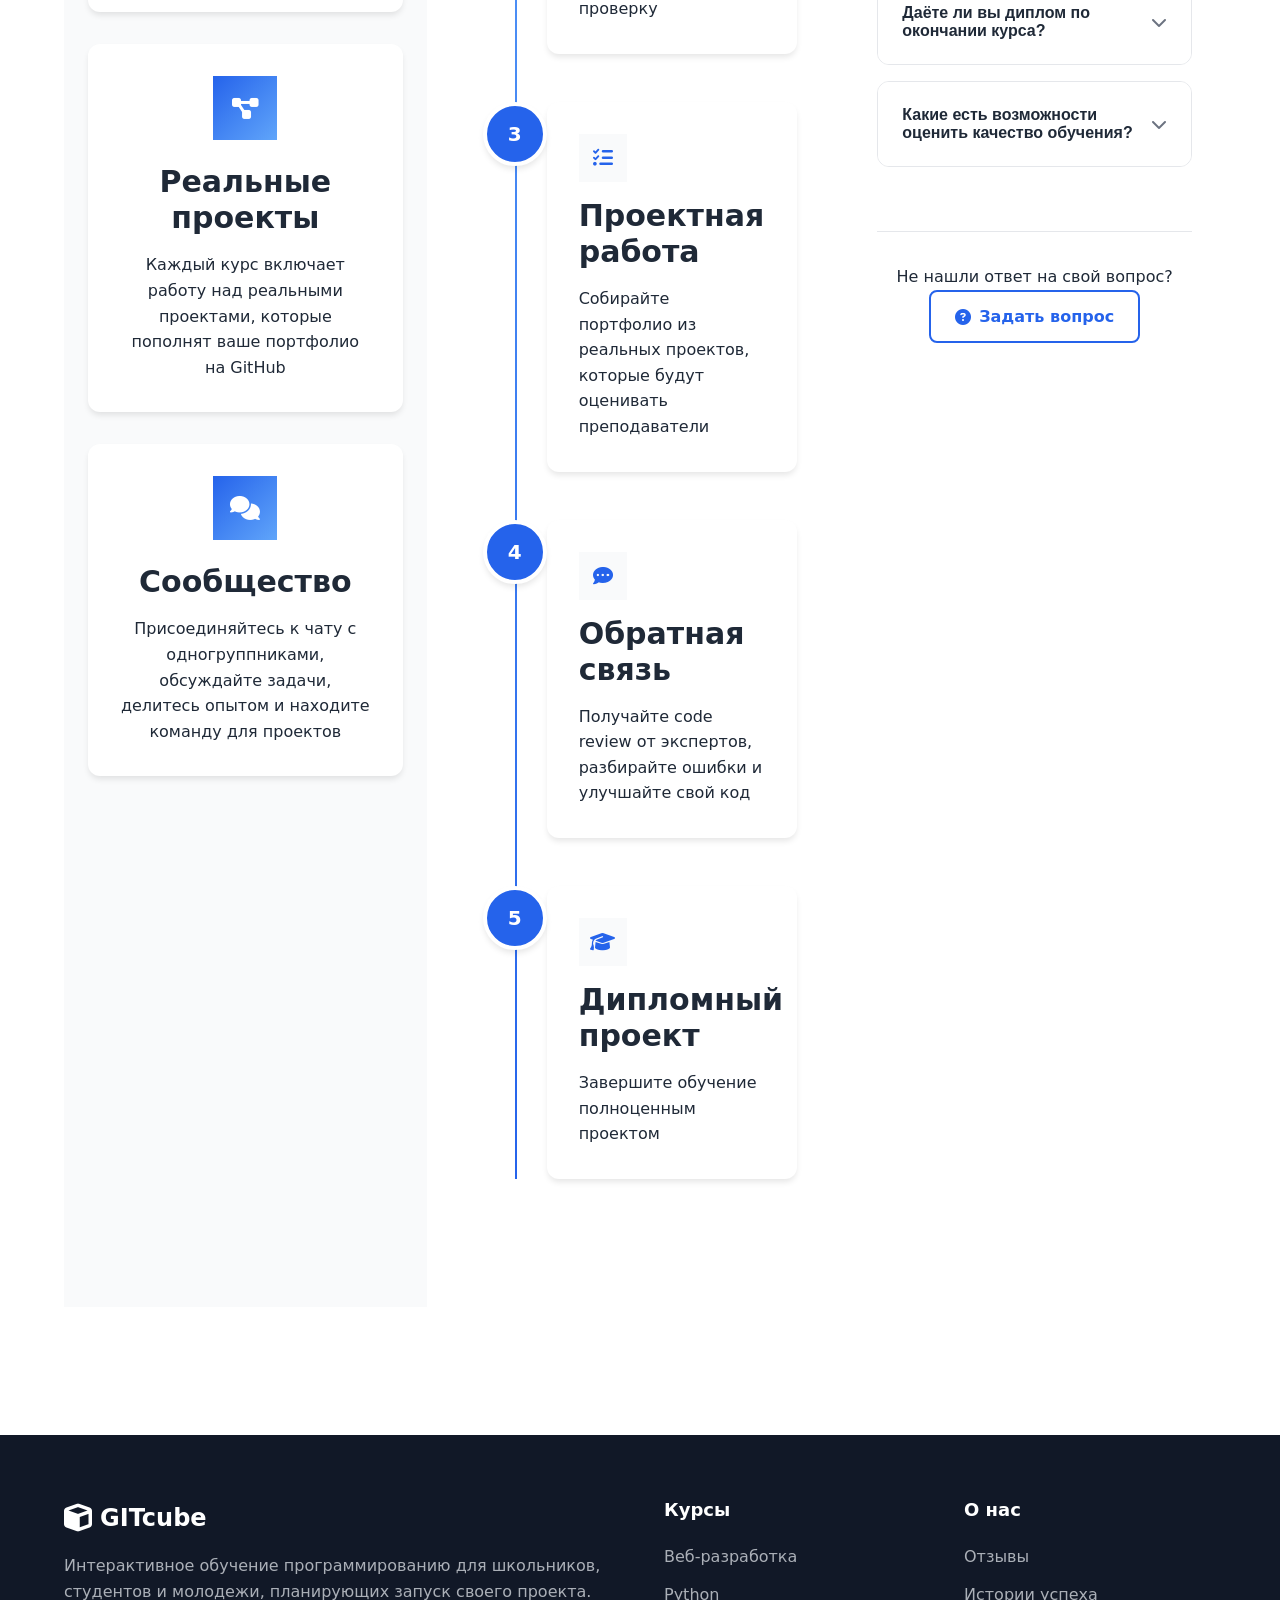
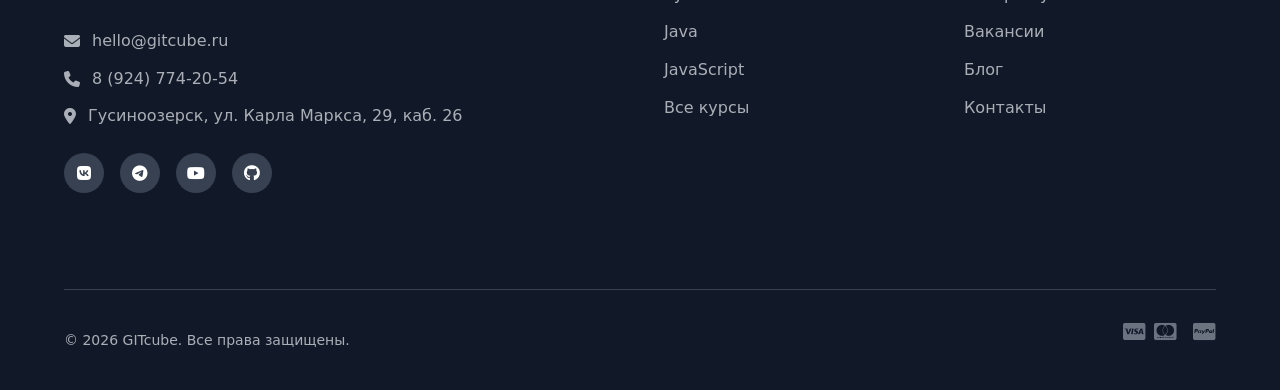
==== commit 2af0f33f: "Add files via upload" ====
--- a/index.html
+++ b/index.html
@@ -127,18 +127,32 @@
   &lt;head&gt;
     &lt;meta charset=&quot;utf-8&quot;&gt;
     &lt;style&gt;
+      body { text-align: center; padding-top: 20px; }
       h1 { color: blue; }
+      button { background-color: gold; }
     &lt;/style&gt;
   &lt;/head&gt;
   &lt;body&gt;
     &lt;h1&gt;Привет!&lt;/h1&gt;
+    &lt;p&gt;Начни менять код.&lt;/p&gt;
+    &lt;div&gt;
+      &lt;p&gt;Кнопка нажата &lt;span id=&quot;counter&quot;&gt;0&lt;/span&gt; раз(а)&lt;/p&gt;
+      &lt;button onclick=&quot;incrementCounter()&quot;&gt;Нажми меня&lt;/button&gt;
+    &lt;/div&gt;
+    &lt;script&gt;
+      let count = 0;
+      function incrementCounter() {
+        count++;
+        document.getElementById(&#39;counter&#39;).textContent = count;
+      }
+    &lt;/script&gt;
   &lt;/body&gt;
 &lt;/html&gt;</code></pre>
                         <div class="editor-footer">
                             <div class="output-preview">
                                 <span class="output-label">Вывод:</span>
                                 <div class="output-content">
-                                    <span class="output-line">Привет!</span>
+                                    <span class="output-line">Принажатии на кнопку меняется число кликов</span>
                                 </div>
                             </div>
                         </div>
